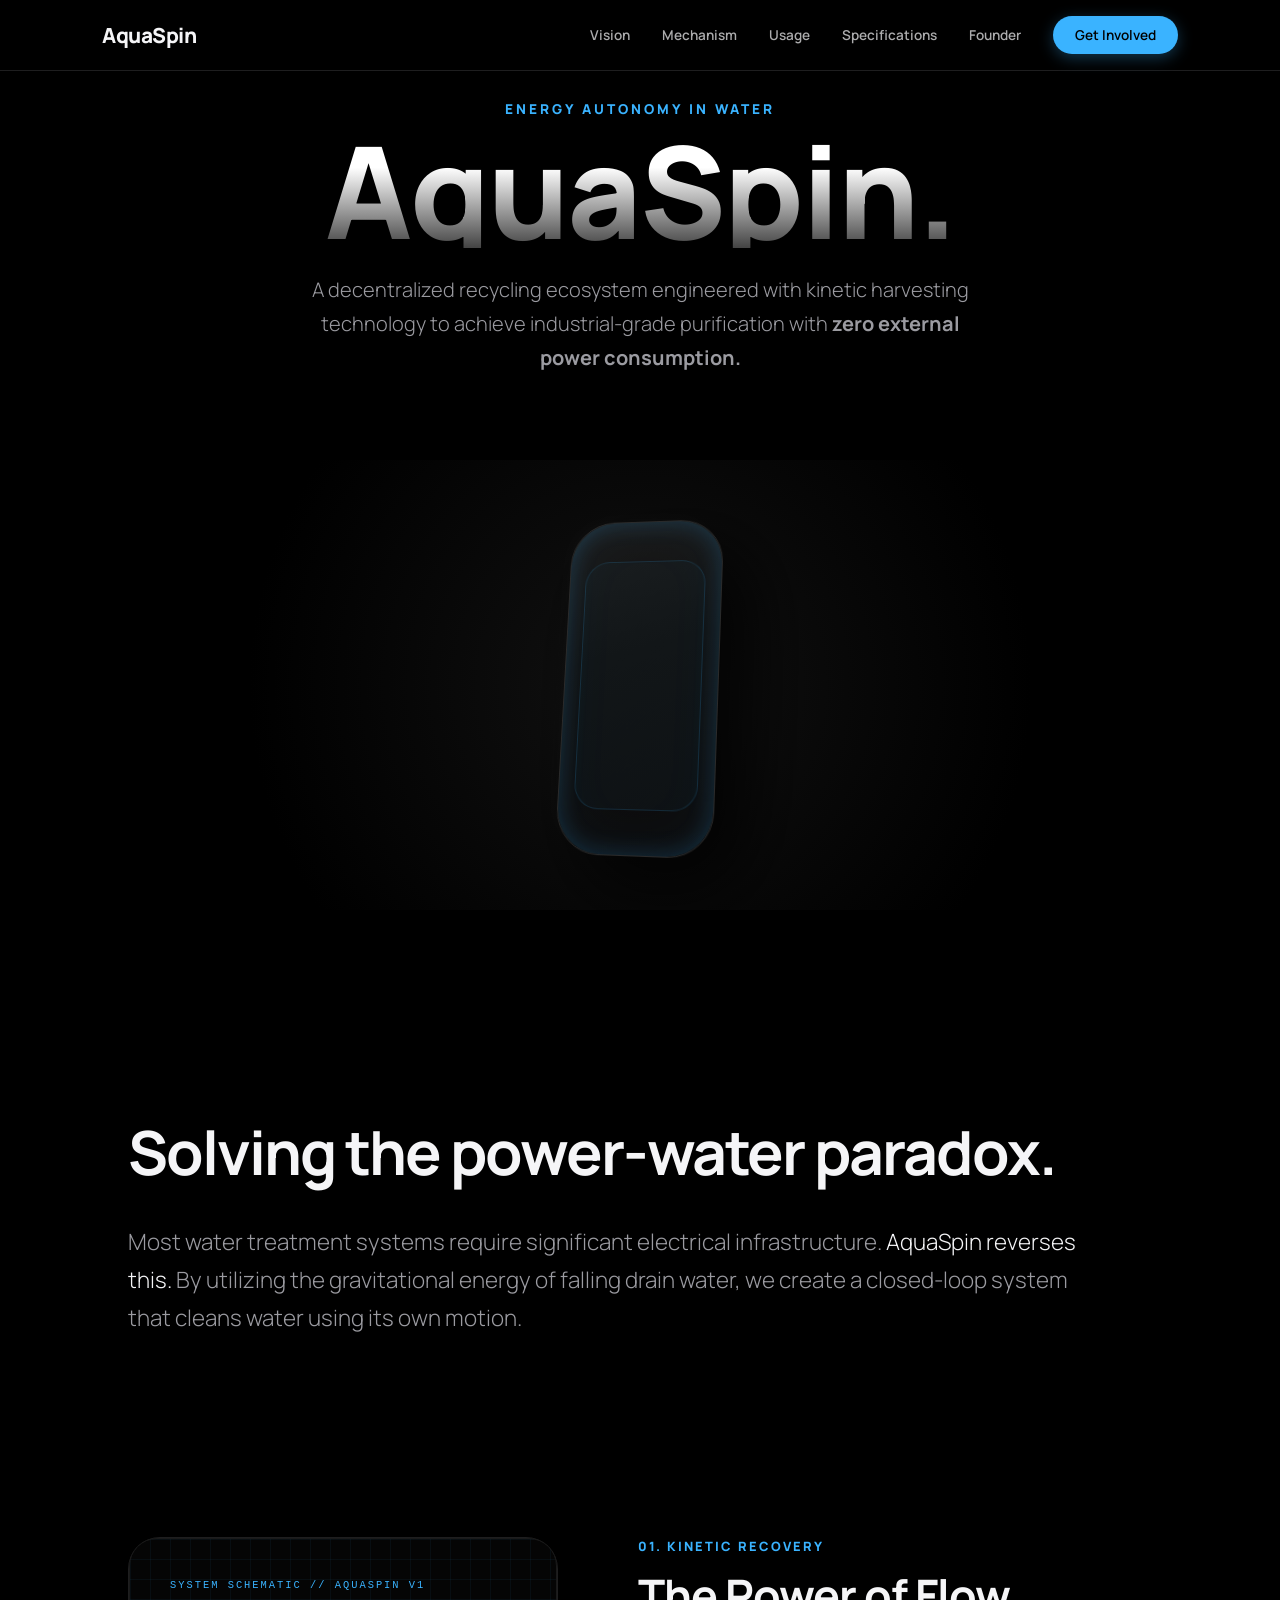
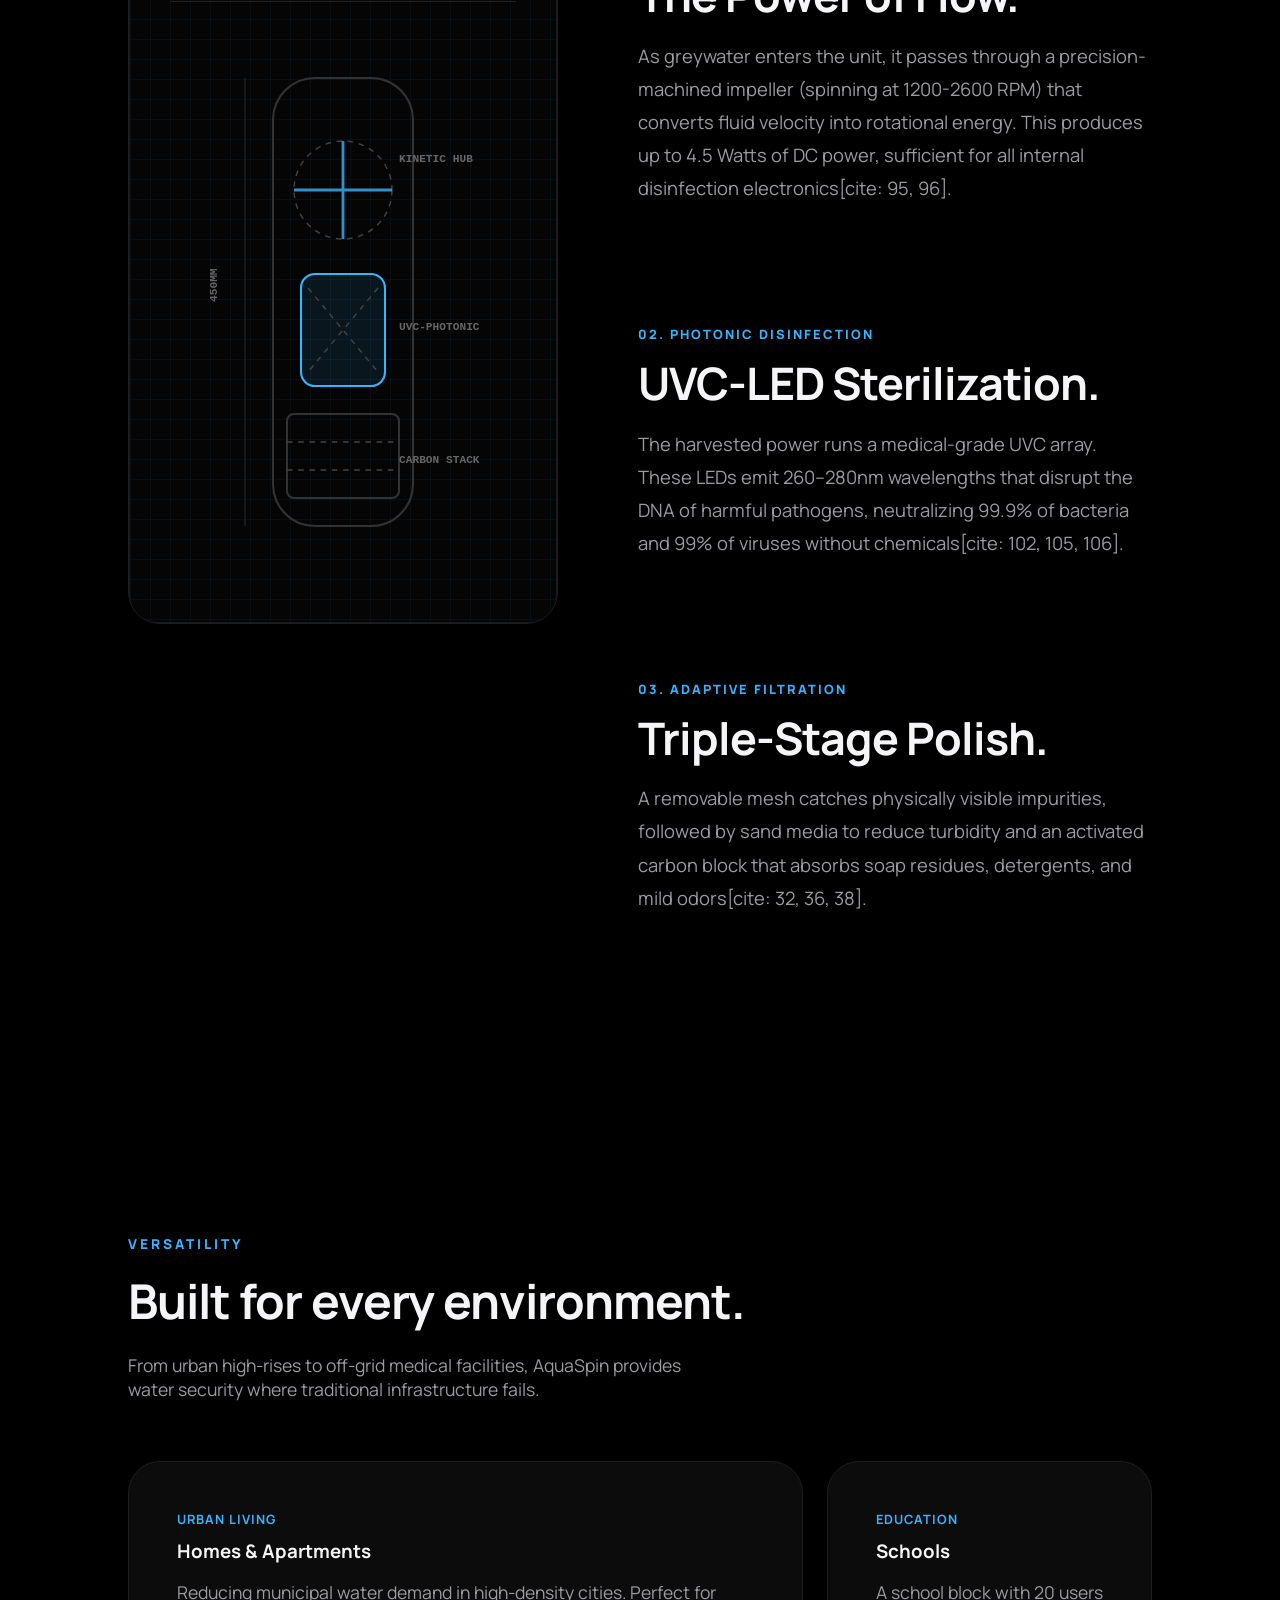
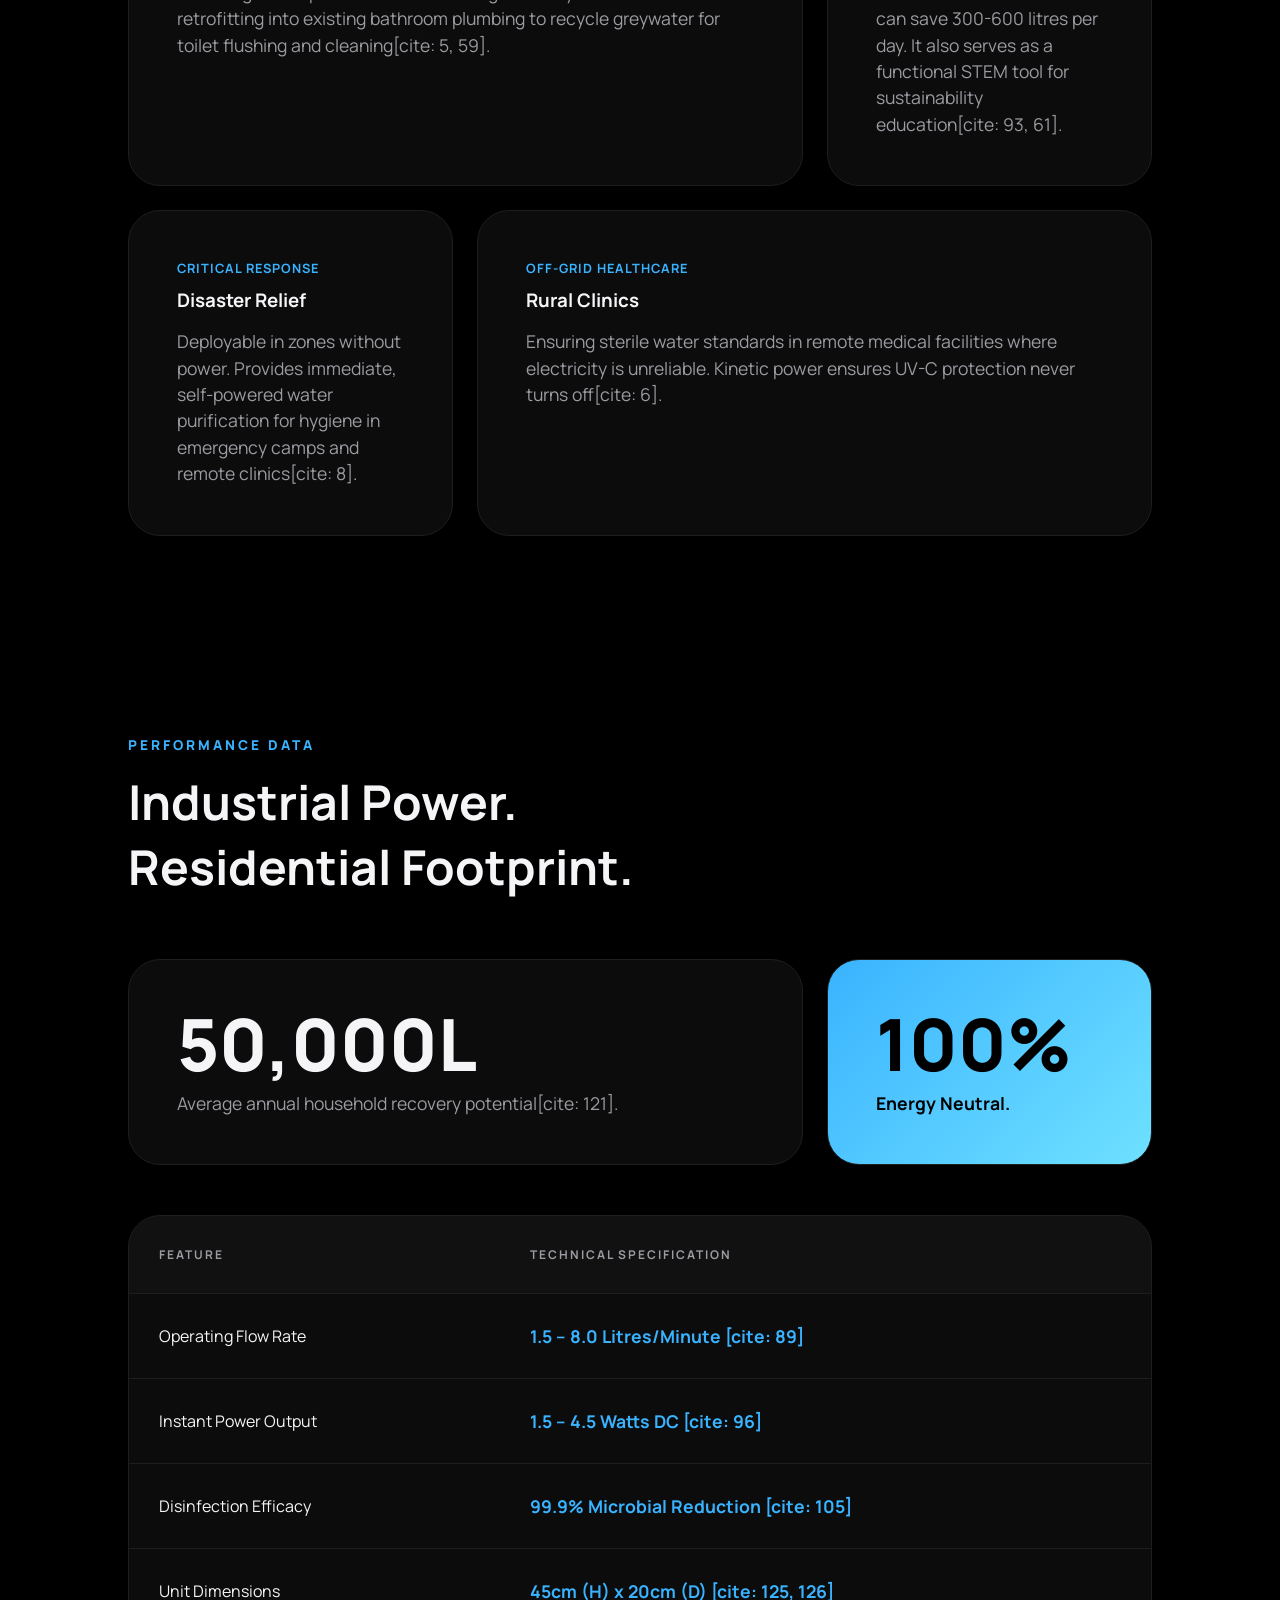
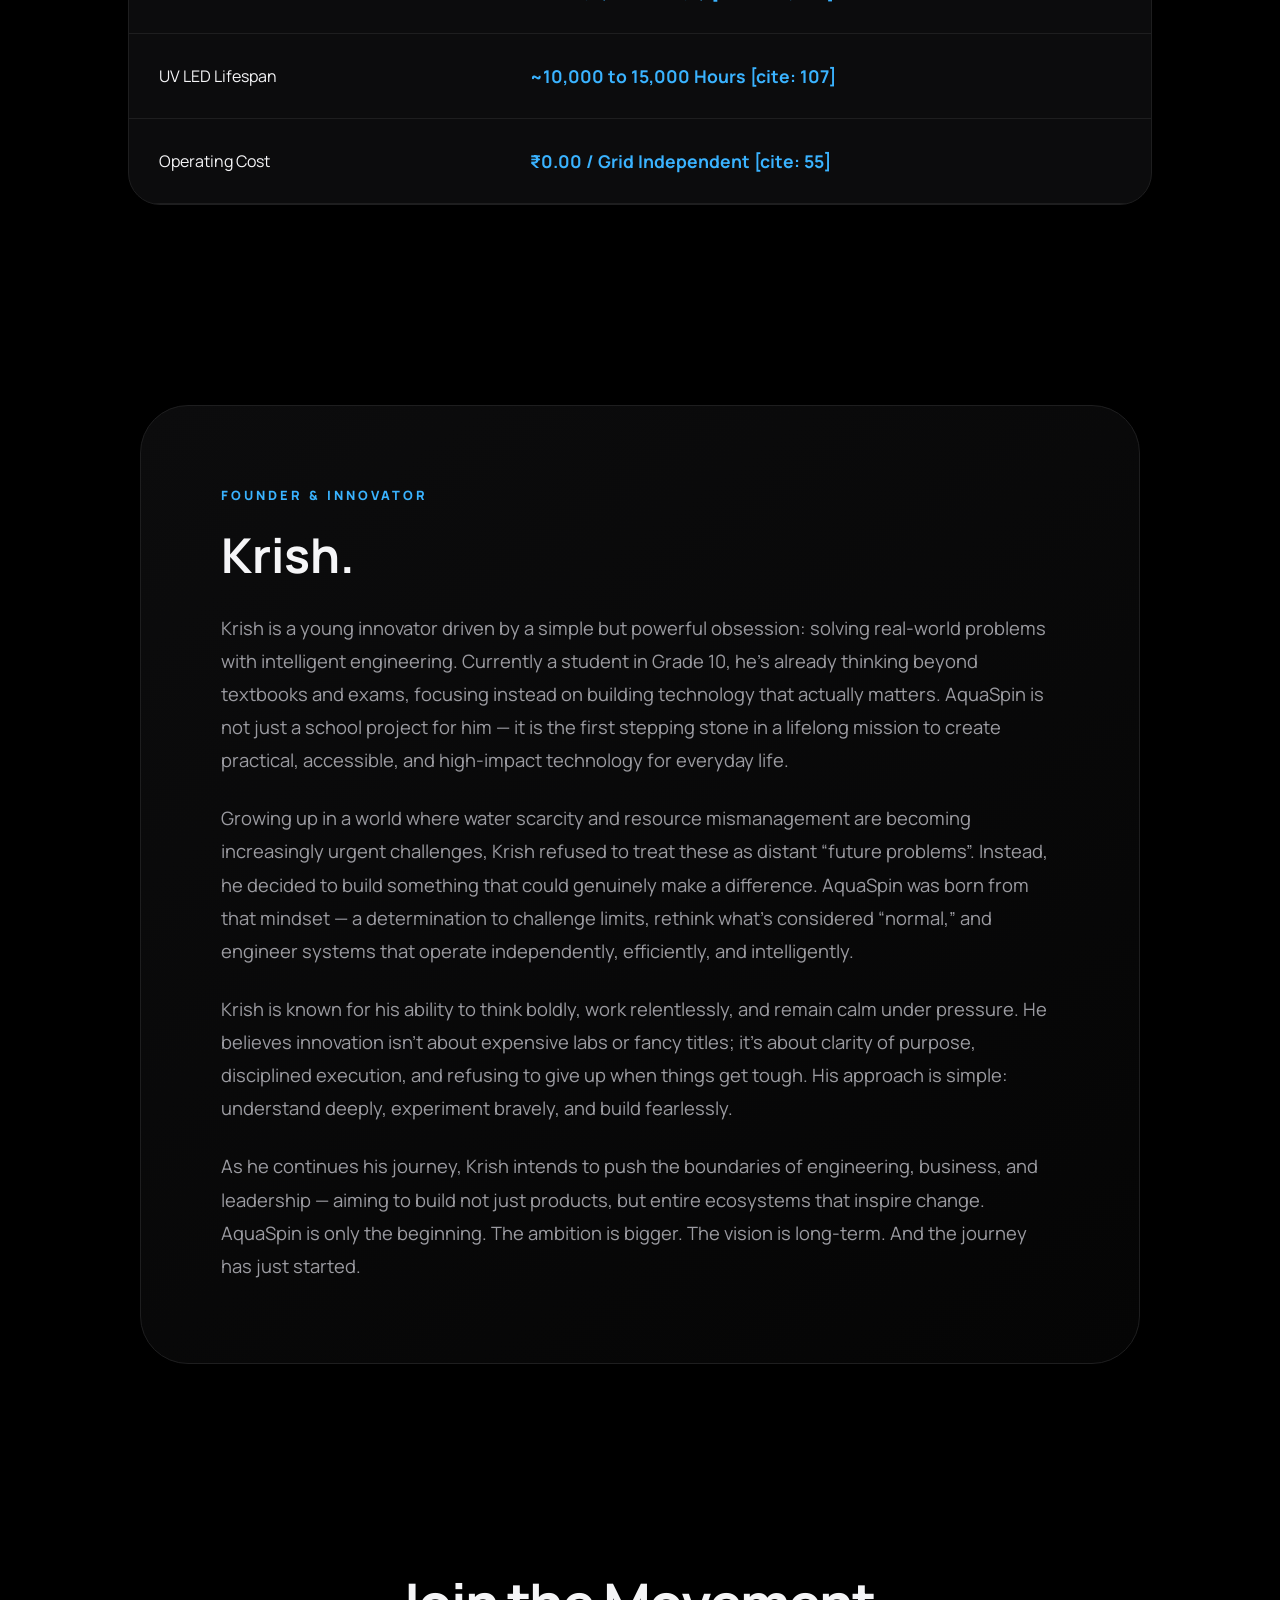
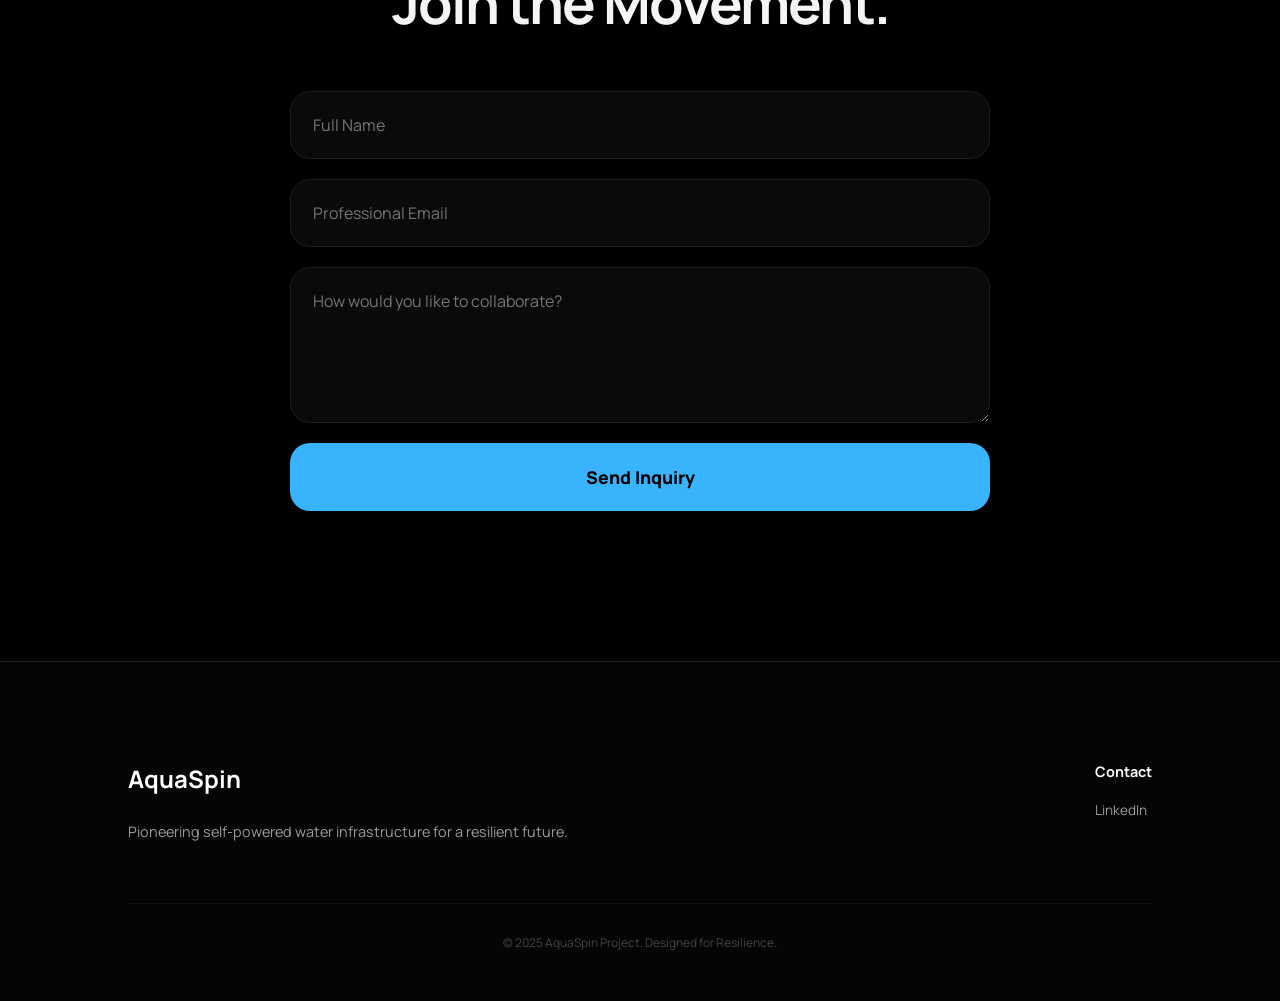
==== Aquaspin.html @ cb88a13c "Add files via upload" ====
<!DOCTYPE html>
<html lang="en">
<head>
    <meta charset="UTF-8" />
    <meta name="viewport" content="width=device-width, initial-scale=1.0" />
    
    <title>AquaSpin | Self-Powered Kinetic Water Recycling</title>
    <meta name="description" content="AquaSpin V1: A breakthrough in decentralized water treatment. Harvesting kinetic energy from greywater to power UVC-LED purification with zero external electricity.">
    <meta name="author" content="Krish">
    <link rel="icon" href="https://fav.farm/💧" />

    <link href="https://fonts.googleapis.com/css2?family=Manrope:wght@300;400;600;700;800&display=swap" rel="stylesheet">
    
    <style>
        :root {
            --bg: #000;
            --panel: #0c0c0d;
            --border: #1e1e1f;
            --white: #f5f5f7;
            --gray: #9b9ba1;
            --accent: #3ab3ff;
            --accent-glow: rgba(58, 179, 255, 0.4);
            --accent-gradient: linear-gradient(135deg, #3ab3ff, #6ee1ff);
        }

        * { margin:0; padding:0; box-sizing:border-box; font-family:'Manrope', sans-serif; scroll-behavior: smooth; }

        body {
            background: var(--bg);
            color: var(--white);
            overflow-x:hidden;
            -webkit-font-smoothing: antialiased;
        }

        /* --- NAVBAR --- */
        nav {
            position:fixed;
            top:0; left:0; width:100%;
            display:flex; justify-content:space-between; align-items:center;
            padding:16px 8%;
            z-index:9999;
            background:rgba(0,0,0,.85);
            backdrop-filter: blur(20px);
            border-bottom:1px solid var(--border);
        }
        .logo { font-weight:800; letter-spacing:-0.5px; font-size: 1.3rem; cursor: pointer; }
        .nav-links { display:flex; gap:32px; align-items: center; }
        .nav-links a { text-decoration:none; color:var(--white); opacity:.7; transition:.3s; font-size:.85rem; font-weight: 600; }
        .nav-links a:hover { color:var(--accent); opacity:1; }
        .menu-toggle { display: none; font-size: 1.5rem; cursor: pointer; }

        .cta-nav {
            background: var(--accent);
            padding: 10px 22px;
            border-radius: 30px;
            color: #000 !important;
            font-weight: 700;
            opacity: 1 !important;
            box-shadow: 0 4px 15px rgba(58, 179, 255, 0.3);
        }

        /* --- HERO --- */
        section { padding:100px 10%; position:relative; }

        .hero {
            min-height:100vh;
            display:flex;
            flex-direction:column;
            justify-content:center;
            align-items:center;
            text-align:center;
        }

        .intro-tag { color: var(--accent); font-size:.85rem; letter-spacing:3px; margin-bottom:15px; font-weight: 800; text-transform: uppercase; }
        .hero-title {
            font-size: clamp(3.5rem, 10vw, 8.5rem);
            font-weight:800;
            background: linear-gradient(180deg,#fff 30%,#444);
            -webkit-background-clip:text;
            -webkit-text-fill-color:transparent;
            line-height: 0.9;
            letter-spacing: -2px;
        }

        .hero-sub { font-size:1.25rem; color:var(--gray); max-width:700px; margin: 25px auto; line-height:1.7; font-weight: 300; }

        /* --- 3D MOCKUP AREA --- */
        .visual-box {
            width:100%;
            height:450px;
            margin-top:60px;
            display:flex; justify-content:center; align-items:center;
            perspective: 1200px;
            background: radial-gradient(circle at center, #111 0%, transparent 70%);
        }

        .device-3d {
            width: 160px; height: 340px;
            background: linear-gradient(165deg, #1b1b1b 0%, #111 40%, #0c0c0d 100%);
            border-radius: 45px;
            position: relative;
            transform: rotateY(-15deg) rotateX(10deg);
            box-shadow: 30px 30px 80px rgba(0,0,0,0.9), -5px -5px 20px rgba(255,255,255,0.02);
            border: 1px solid #2a2a2a;
            transition: 0.8s cubic-bezier(0.16, 1, 0.3, 1);
            overflow:hidden;
        }
        .device-3d::after { content:''; position:absolute; inset:0; border-radius: 45px; box-shadow: inset 0 0 25px rgba(58,179,255,0.2), inset 0 0 60px rgba(58,179,255,0.05); pointer-events:none; }
        .device-3d:hover { transform: rotateY(5deg) rotateX(0deg) scale(1.05); }
        
        .render-text {
            position: absolute; width: 100%; text-align: center; bottom: -40px;
            font-size: 0.7rem; text-transform: uppercase; letter-spacing: 2px; color: var(--accent);
            opacity: 0.6;
        }

        .inner-core { 
            position: absolute; top: 12%; left: 10%; width: 80%; height: 75%; 
            background: rgba(58, 179, 255, 0.03); border-radius: 25px; 
            border: 1px solid rgba(58, 179, 255, 0.15); overflow: hidden; 
        }
        .glow-line { 
            position: absolute; width: 100%; height: 4px; background: var(--accent); 
            top: -10%; box-shadow: 0 0 20px var(--accent); animation: flow 4s infinite ease-in-out; 
        }
        @keyframes flow { 0% { top: -10%; } 100% { top: 110%; } }

        /* --- BLUEPRINT STYLING --- */
        .blueprint-container {
            width: 100%;
            background: #050505;
            border: 1px solid #1a1a1a;
            padding: 40px;
            border-radius: 28px;
            position: relative;
            overflow: hidden;
            background-image: 
                linear-gradient(rgba(58, 179, 255, 0.05) 1px, transparent 1px),
                linear-gradient(90deg, rgba(58, 179, 255, 0.05) 1px, transparent 1px);
            background-size: 20px 20px;
        }
        .blueprint-header {
            font-family: monospace;
            color: var(--accent);
            font-size: 0.65rem;
            letter-spacing: 2px;
            margin-bottom: 20px;
            border-bottom: 1px solid #222;
            padding-bottom: 10px;
            text-transform: uppercase;
        }
        .blueprint-svg {
            width: 100%;
            max-width: 280px;
            height: auto;
            display: block;
            margin: 0 auto;
        }
        .wireframe { fill: none; stroke: #333; stroke-width: 1.5; }
        .wireframe-dashed { fill: none; stroke: #444; stroke-width: 1; stroke-dasharray: 4; }
        .wireframe-accent { fill: none; stroke: var(--accent); stroke-width: 2; opacity: 0.8; }
        .wireframe-glow { fill: rgba(58, 179, 255, 0.1); stroke: var(--accent); stroke-width: 1.5; animation: pulse-glow 2s infinite ease-in-out; }
        .blueprint-label { fill: #666; font-size: 8px; font-family: monospace; font-weight: bold; }
        .dimension-line { stroke: #222; stroke-width: 1; }
        
        @keyframes pulse-glow { 0%, 100% { opacity: 0.3; } 50% { opacity: 0.9; } }

        /* --- TECH SECTION --- */
        .tech-section { display:flex; gap:80px; align-items: flex-start; }
        .tech-visual {
            flex:1; background:#080808; border-radius:32px; border:1px solid var(--border);
            position:sticky; top:120px; display:flex; flex-direction: column; justify-content:center; align-items:center;
        }
        .tech-text { flex:1.2; }
        .tech-block { margin-bottom:120px; }
        .tech-block h4 { color: var(--accent); margin-bottom: 15px; font-size:.8rem; font-weight: 800; letter-spacing: 2px; }
        .tech-block h2 { font-size: 2.8rem; margin-bottom:20px; line-height: 1.1; letter-spacing: -1px; }
        .tech-block p { font-size: 1.15rem; color: var(--gray); line-height: 1.8; margin-bottom: 20px; }

        /* --- BENTO GRID / CARDS --- */
        .grid { display:grid; grid-template-columns:repeat(3,1fr); gap:24px; margin-top:50px; }
        .card { background:var(--panel); border:1px solid var(--border); border-radius:32px; padding:48px; transition:.4s ease; }
        .card:hover { border-color: #444; background: #111112; }
        .wide { grid-column:span 2; }
        .full { grid-column:span 3; }
        .stat { font-size:4.5rem; font-weight:800; line-height: 1; color: var(--white); margin-bottom: 10px; }
        .label { color:var(--gray); font-size:1.1rem; line-height: 1.5; }

        /* --- SPECS TABLE --- */
        .specs-container { background: var(--panel); border-radius: 32px; border: 1px solid var(--border); overflow: hidden; margin-top: 50px; }
        table { width: 100%; border-collapse: collapse; }
        th, td { padding: 30px; text-align: left; border-bottom: 1px solid var(--border); }
        th { color: var(--gray); font-size: 0.75rem; text-transform: uppercase; letter-spacing: 2px; background: rgba(255,255,255,0.02); }
        .highlight-row { color: var(--accent); font-weight: 700; font-size: 1.1rem; }

        /* --- FOUNDER SECTION --- */
        .founder-card {
            background: linear-gradient(145deg, #0c0c0d, #050505); 
            padding: 80px; 
            border-radius: 48px; 
            border: 1px solid var(--border);
            max-width: 1000px;
            margin: 0 auto;
        }
        
        /* --- FORM --- */
        .contact-form { max-width: 700px; margin: 50px auto; display: grid; gap: 20px; }
        input, textarea { width: 100%; padding: 22px; background: #0a0a0a; border: 1px solid var(--border); border-radius: 20px; color: white; outline: none; font-size: 1rem; transition: 0.3s; }
        input:focus, textarea:focus { border-color: var(--accent); background: #0e0e0f; }
        .submit-btn { background: var(--accent); color: #000; border: none; padding: 22px; border-radius: 20px; font-weight: 800; font-size: 1.1rem; cursor: pointer; transition: 0.4s; }
        .submit-btn:hover { transform: translateY(-3px); box-shadow: 0 10px 25px rgba(58, 179, 255, 0.4); }

        /* --- ANIMATIONS --- */
        .fade-in { opacity: 0; transform: translateY(40px); transition: 1s cubic-bezier(0.2, 1, 0.3, 1); }
        .visible { opacity: 1; transform: translateY(0); }

        @media(max-width:900px){
            .tech-section { flex-direction:column; }
            .tech-visual { position:relative; height:auto; top:0; margin-bottom: 50px; width: 100%; }
            .grid { grid-template-columns:1fr; }
            .wide, .full { grid-column:span 1; }
            .founder-card { padding: 40px; }
            .nav-links { display:none; position: absolute; top: 100%; left: 0; width: 100%; background: #000; flex-direction: column; padding: 50px 8%; border-bottom: 1px solid var(--border); z-index: 1000; }
            .nav-links.active { display: flex; transform: translateY(0); opacity: 1; }
            .menu-toggle { display: block; }
        }
    </style>
</head>
<body>

    <nav>
        <div class="logo" onclick="window.scrollTo(0,0)">AquaSpin</div>
        <div class="menu-toggle" id="menu-btn">☰</div>
        <div class="nav-links" id="nav-menu">
            <a href="#overview">Vision</a>
            <a href="#tech">Mechanism</a>
            <a href="#applications">Usage</a>
            <a href="#specs">Specifications</a>
            <a href="#founder">Founder</a>
            <a href="#contact" class="cta-nav">Get Involved</a>
        </div>
    </nav>

    <section class="hero" id="overview">
        <div class="fade-in">
            <p class="intro-tag">Energy Autonomy in Water</p>
            <h1 class="hero-title">AquaSpin.</h1>
            <p class="hero-sub">
                A decentralized recycling ecosystem engineered with kinetic harvesting technology to achieve industrial-grade purification with <strong>zero external power consumption.</strong>
            </p>
        </div>

        <div class="visual-box fade-in">
            <div class="device-3d">
                <div class="inner-core"><div class="glow-line"></div></div>
                <div class="render-text">Render in Progress</div>
            </div>
        </div>
    </section>

    <section class="fade-in">
        <h2 style="font-size: clamp(2rem, 5vw, 3.8rem); margin-bottom: 30px; letter-spacing: -2px;">Solving the power-water paradox.</h2>
        <p style="font-size: 1.4rem; color: var(--gray); max-width: 950px; line-height: 1.7; font-weight: 300;">
            Most water treatment systems require significant electrical infrastructure. <span style="color: var(--white);">AquaSpin reverses this.</span> By utilizing the gravitational energy of falling drain water, we create a closed-loop system that cleans water using its own motion.
        </p>
    </section>

    <section class="tech-section" id="tech">
        <div class="tech-visual fade-in">
            <div class="blueprint-container">
                <div class="blueprint-header">SYSTEM SCHEMATIC // AQUASPIN V1</div>
                <svg viewBox="0 0 200 400" class="blueprint-svg">
                    <rect x="50" y="40" width="100" height="320" rx="30" class="wireframe" />
                    <circle cx="100" cy="120" r="35" class="wireframe-dashed" />
                    <path d="M100 85 L100 155 M65 120 L135 120" class="wireframe-accent" />
                    <text x="140" y="100" class="blueprint-label">KINETIC HUB</text>
                    <rect x="70" y="180" width="60" height="80" rx="10" class="wireframe-glow" />
                    <path d="M75 190 L125 250 M125 190 L75 250" class="wireframe-dashed" />
                    <text x="140" y="220" class="blueprint-label">UVC-PHOTONIC</text>
                    <rect x="60" y="280" width="80" height="60" rx="5" class="wireframe" />
                    <line x1="60" y1="300" x2="140" y2="300" class="wireframe-dashed" />
                    <line x1="60" y1="320" x2="140" y2="320" class="wireframe-dashed" />
                    <text x="140" y="315" class="blueprint-label">CARBON STACK</text>
                    <line x1="30" y1="40" x2="30" y2="360" class="dimension-line" />
                    <text x="10" y="200" transform="rotate(-90 10 200)" class="blueprint-label">450MM</text>
                </svg>
            </div>
        </div>

        <div class="tech-text">
            <div class="tech-block fade-in">
                <h4>01. KINETIC RECOVERY</h4>
                <h2>The Power of Flow.</h2>
                <p>As greywater enters the unit, it passes through a precision-machined impeller (spinning at 1200-2600 RPM) that converts fluid velocity into rotational energy. This produces up to 4.5 Watts of DC power, sufficient for all internal disinfection electronics[cite: 95, 96].</p>
                
            </div>
            <div class="tech-block fade-in">
                <h4>02. PHOTONIC DISINFECTION</h4>
                <h2>UVC-LED Sterilization.</h2>
                <p>The harvested power runs a medical-grade UVC array. These LEDs emit 260–280nm wavelengths that disrupt the DNA of harmful pathogens, neutralizing 99.9% of bacteria and 99% of viruses without chemicals[cite: 102, 105, 106].</p>
                
            </div>
            <div class="tech-block fade-in">
                <h4>03. ADAPTIVE FILTRATION</h4>
                <h2>Triple-Stage Polish.</h2>
                <p>A removable mesh catches physically visible impurities, followed by sand media to reduce turbidity and an activated carbon block that absorbs soap residues, detergents, and mild odors[cite: 32, 36, 38].</p>
                
            </div>
        </div>
    </section>

    <section id="applications" class="fade-in">
        <div style="margin-bottom: 60px;">
            <p class="intro-tag">Versatility</p>
            <h2 style="font-size: 3rem; letter-spacing: -1px;">Built for every environment.</h2>
            <p style="color: var(--gray); margin-top: 20px; font-size: 1.1rem; max-width: 600px;">
                From urban high-rises to off-grid medical facilities, AquaSpin provides water security where traditional infrastructure fails.
            </p>
        </div>

        <div class="grid">
            <div class="card wide">
                <h4 style="color: var(--accent); margin-bottom: 10px; font-size: 0.8rem; letter-spacing: 1px;">URBAN LIVING</h4>
                <h3>Homes & Apartments</h3>
                <p class="label" style="margin-top: 15px;">Reducing municipal water demand in high-density cities. Perfect for retrofitting into existing bathroom plumbing to recycle greywater for toilet flushing and cleaning[cite: 5, 59].</p>
            </div>
            <div class="card">
                <h4 style="color: var(--accent); margin-bottom: 10px; font-size: 0.8rem; letter-spacing: 1px;">EDUCATION</h4>
                <h3>Schools</h3>
                <p class="label" style="margin-top: 15px;">A school block with 20 users can save 300-600 litres per day. It also serves as a functional STEM tool for sustainability education[cite: 93, 61].</p>
            </div>
            <div class="card">
                <h4 style="color: var(--accent); margin-bottom: 10px; font-size: 0.8rem; letter-spacing: 1px;">CRITICAL RESPONSE</h4>
                <h3>Disaster Relief</h3>
                <p class="label" style="margin-top: 15px;">Deployable in zones without power. Provides immediate, self-powered water purification for hygiene in emergency camps and remote clinics[cite: 8].</p>
            </div>
            <div class="card wide">
                <h4 style="color: var(--accent); margin-bottom: 10px; font-size: 0.8rem; letter-spacing: 1px;">OFF-GRID HEALTHCARE</h4>
                <h3>Rural Clinics</h3>
                <p class="label" style="margin-top: 15px;">Ensuring sterile water standards in remote medical facilities where electricity is unreliable. Kinetic power ensures UV-C protection never turns off[cite: 6].</p>
            </div>
        </div>
    </section>

    <section id="specs">
        <div class="fade-in" style="margin-bottom: 60px;">
            <p class="intro-tag">Performance Data</p>
            <h2 style="font-size: 3rem;">Industrial Power. <br>Residential Footprint.</h2>
        </div>
        <div class="grid fade-in">
            <div class="card wide"><div class="stat">50,000L</div><p class="label">Average annual household recovery potential[cite: 121].</p></div>
            <div class="card" style="background: var(--accent-gradient);"><div class="stat" style="color: #000;">100%</div><p class="label" style="color: #000; font-weight: 700;">Energy Neutral.</p></div>
        </div>
        <div class="specs-container fade-in">
            <table>
                <thead><tr><th>Feature</th><th>Technical Specification</th></tr></thead>
                <tbody>
                    <tr><td>Operating Flow Rate</td><td class="highlight-row">1.5 – 8.0 Litres/Minute [cite: 89]</td></tr>
                    <tr><td>Instant Power Output</td><td class="highlight-row">1.5 – 4.5 Watts DC [cite: 96]</td></tr>
                    <tr><td>Disinfection Efficacy</td><td class="highlight-row">99.9% Microbial Reduction [cite: 105]</td></tr>
                    <tr><td>Unit Dimensions</td><td class="highlight-row">45cm (H) x 20cm (D) [cite: 125, 126]</td></tr>
                    <tr><td>UV LED Lifespan</td><td class="highlight-row">~10,000 to 15,000 Hours [cite: 107]</td></tr>
                    <tr><td>Operating Cost</td><td class="highlight-row">₹0.00 / Grid Independent [cite: 55]</td></tr>
                </tbody>
            </table>
        </div>
    </section>

    <section id="founder">
        <div class="founder-card fade-in">
            <div>
                <h4 style="color: var(--accent); letter-spacing: 3px; margin-bottom: 25px; font-size: 0.8rem; font-weight: 800; text-transform: uppercase;">Founder & Innovator</h4>
                <h2 style="margin-bottom: 30px; font-size: 3rem; line-height: 1.1;">Krish.</h2>
                
                <p style="color: var(--gray); font-size: 1.15rem; line-height: 1.8; margin-bottom: 25px;">
                    Krish is a young innovator driven by a simple but powerful obsession: solving real-world problems with intelligent engineering. Currently a student in Grade 10, he’s already thinking beyond textbooks and exams, focusing instead on building technology that actually matters. AquaSpin is not just a school project for him — it is the first stepping stone in a lifelong mission to create practical, accessible, and high-impact technology for everyday life.
                </p>
                <p style="color: var(--gray); font-size: 1.15rem; line-height: 1.8; margin-bottom: 25px;">
                    Growing up in a world where water scarcity and resource mismanagement are becoming increasingly urgent challenges, Krish refused to treat these as distant “future problems”. Instead, he decided to build something that could genuinely make a difference. AquaSpin was born from that mindset — a determination to challenge limits, rethink what’s considered “normal,” and engineer systems that operate independently, efficiently, and intelligently.
                </p>
                <p style="color: var(--gray); font-size: 1.15rem; line-height: 1.8; margin-bottom: 25px;">
                    Krish is known for his ability to think boldly, work relentlessly, and remain calm under pressure. He believes innovation isn’t about expensive labs or fancy titles; it’s about clarity of purpose, disciplined execution, and refusing to give up when things get tough. His approach is simple: understand deeply, experiment bravely, and build fearlessly.
                </p>
                <p style="color: var(--gray); font-size: 1.15rem; line-height: 1.8;">
                    As he continues his journey, Krish intends to push the boundaries of engineering, business, and leadership — aiming to build not just products, but entire ecosystems that inspire change. AquaSpin is only the beginning. The ambition is bigger. The vision is long-term. And the journey has just started.
                </p>
            </div>
        </div>
    </section>

    <section id="contact" style="text-align: center;">
        <div class="fade-in"><h2 style="font-size: 3.5rem; letter-spacing: -2px;">Join the Movement.</h2></div>
        <form class="contact-form fade-in" action="https://formspree.io/f/mnqeogov" method="POST">
            <input type="text" name="name" placeholder="Full Name" required>
            <input type="email" name="email" placeholder="Professional Email" required>
            <textarea name="message" rows="5" placeholder="How would you like to collaborate?" required></textarea>
            <button type="submit" class="submit-btn">Send Inquiry</button>
        </form>
    </section>

    <footer style="padding: 100px 10% 50px; background: #050505; border-top: 1px solid var(--border);">
        <div style="display: flex; justify-content: space-between; flex-wrap: wrap; gap: 50px; color: var(--gray); margin-bottom: 60px;">
            <div style="flex: 1; min-width: 250px;">
                <h3 style="color: #fff; margin-bottom: 25px; font-size: 1.5rem;">AquaSpin</h3>
                <p style="font-size: 0.9rem; line-height: 1.6;">Pioneering self-powered water infrastructure for a resilient future.</p>
            </div>
            <div>
                <h4 style="color: #fff; margin-bottom: 20px; font-size: 0.9rem;">Contact</h4>
                <p style="font-size: 0.85rem; cursor: pointer;">LinkedIn</p>
            </div>
        </div>
        <div style="border-top: 1px solid #111; padding-top: 30px; font-size: 0.75rem; text-align: center; color: #444;">© 2025 AquaSpin Project. Designed for Resilience.</div>
    </footer>

    <script>
        const menuBtn = document.getElementById('menu-btn');
        const navMenu = document.getElementById('nav-menu');
        
        menuBtn.onclick = () => {
            navMenu.classList.toggle('active');
            menuBtn.innerHTML = navMenu.classList.contains('active') ? '✕' : '☰';
        };

        // Close menu when a link is clicked (mobile)
        document.querySelectorAll('.nav-links a').forEach(link => {
            link.onclick = () => {
                navMenu.classList.remove('active');
                menuBtn.innerHTML = '☰';
            };
        });

        const observer = new IntersectionObserver((entries) => {
            entries.forEach(entry => { if (entry.isIntersecting) entry.target.classList.add('visible'); });
        }, { threshold: 0.1 });
        document.querySelectorAll('.fade-in').forEach(el => observer.observe(el));
    </script>
</body>
</html>
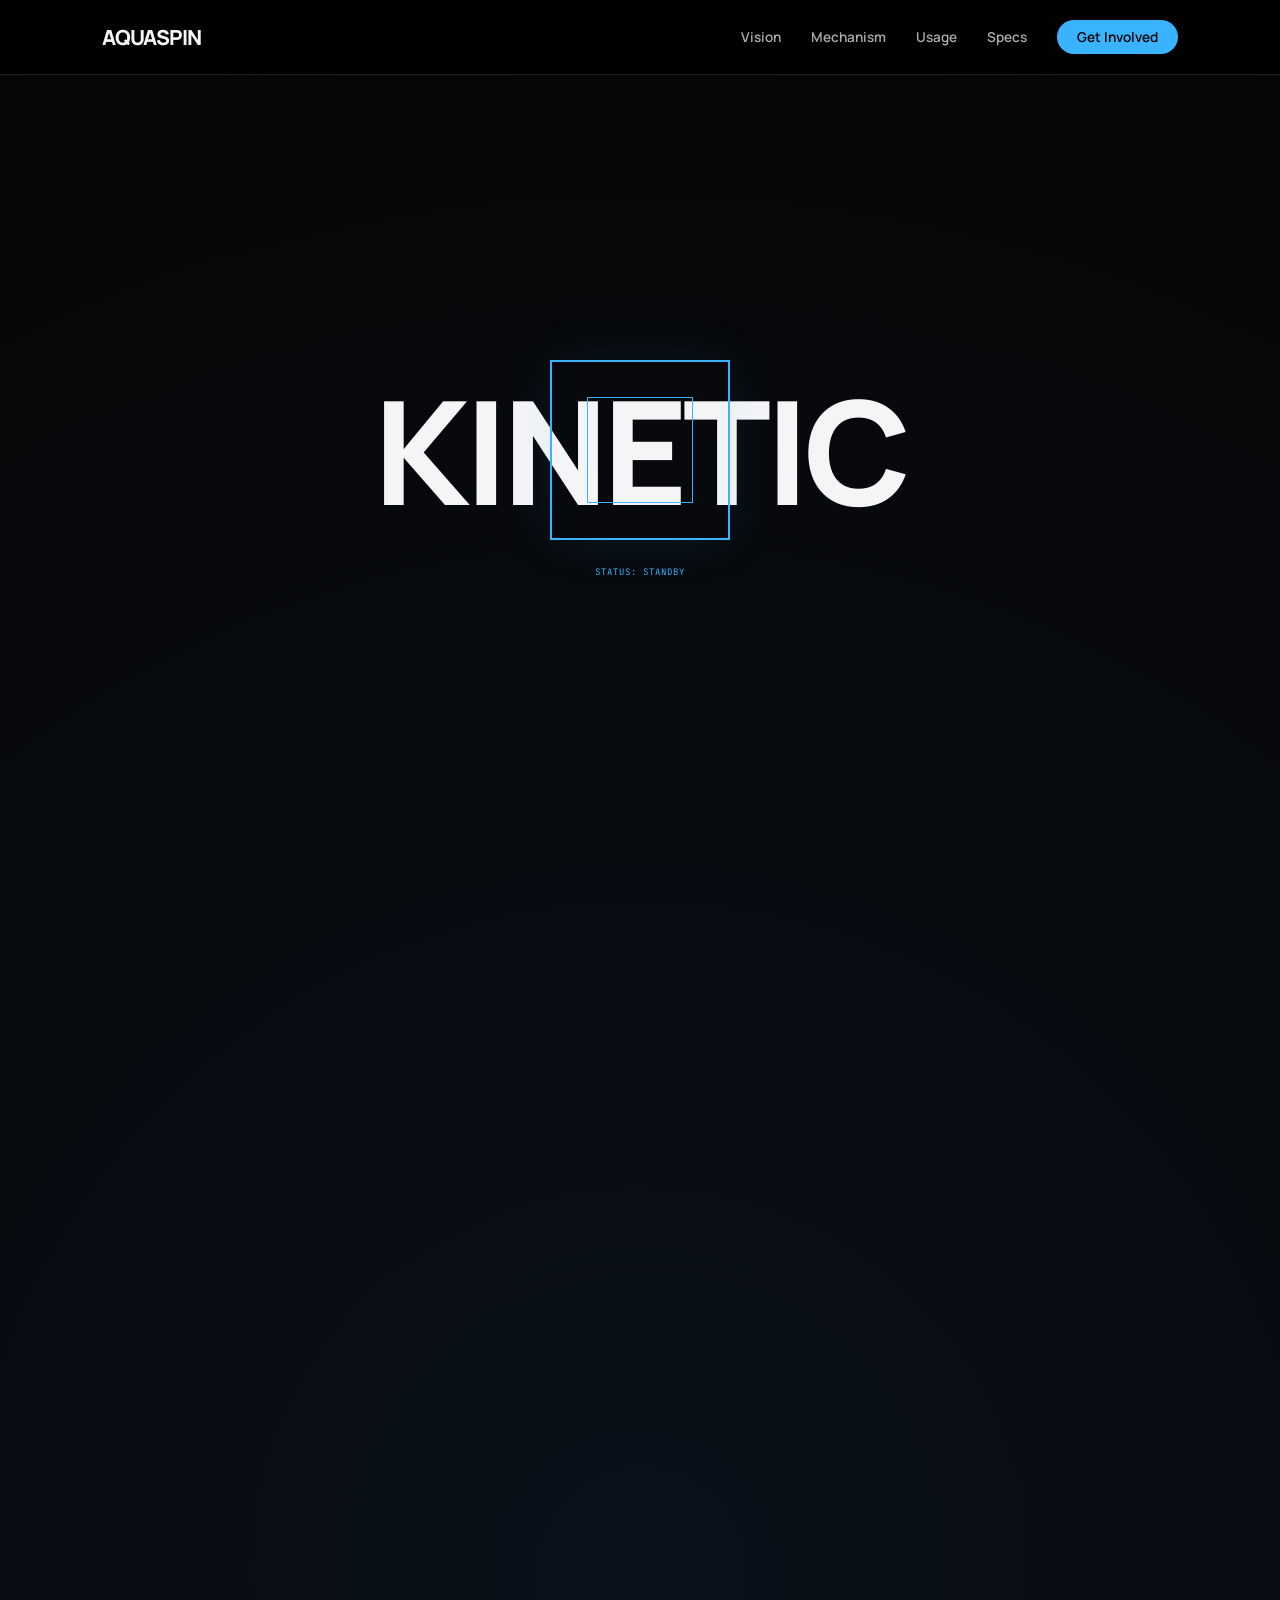
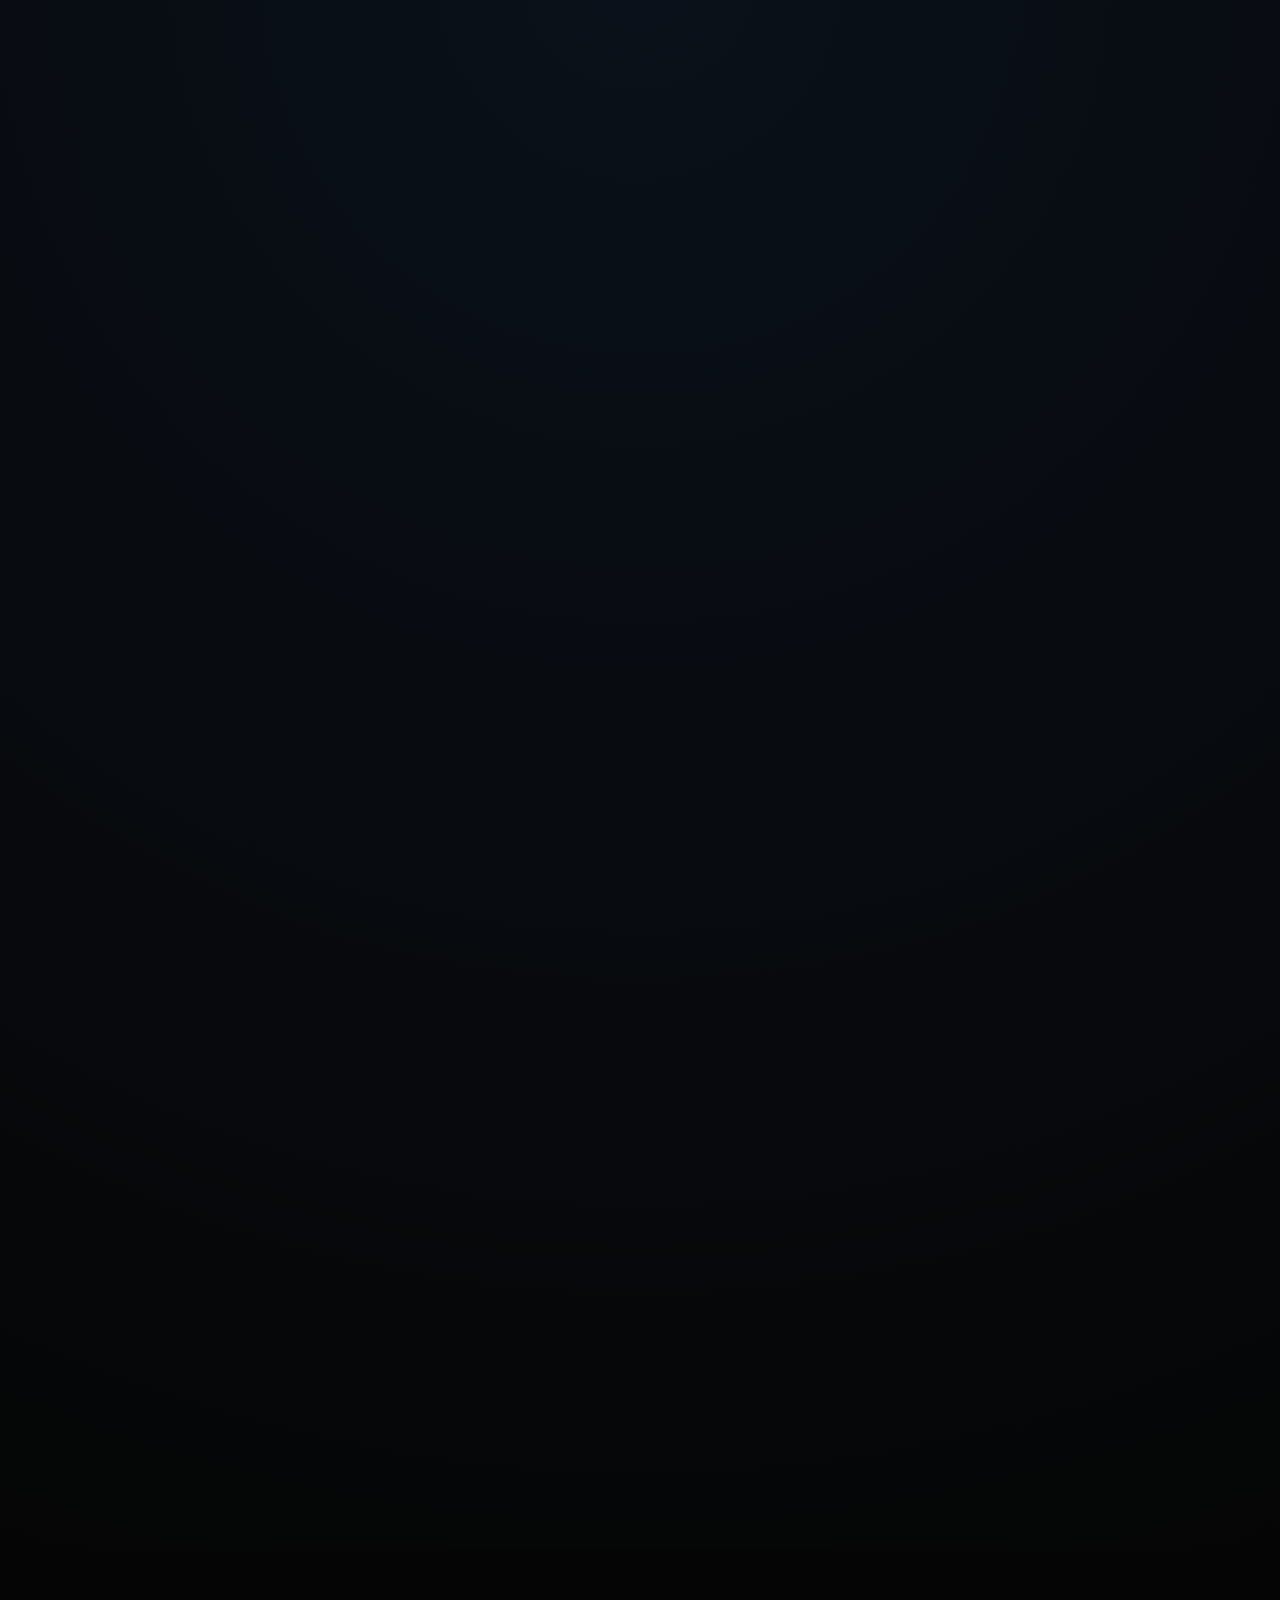
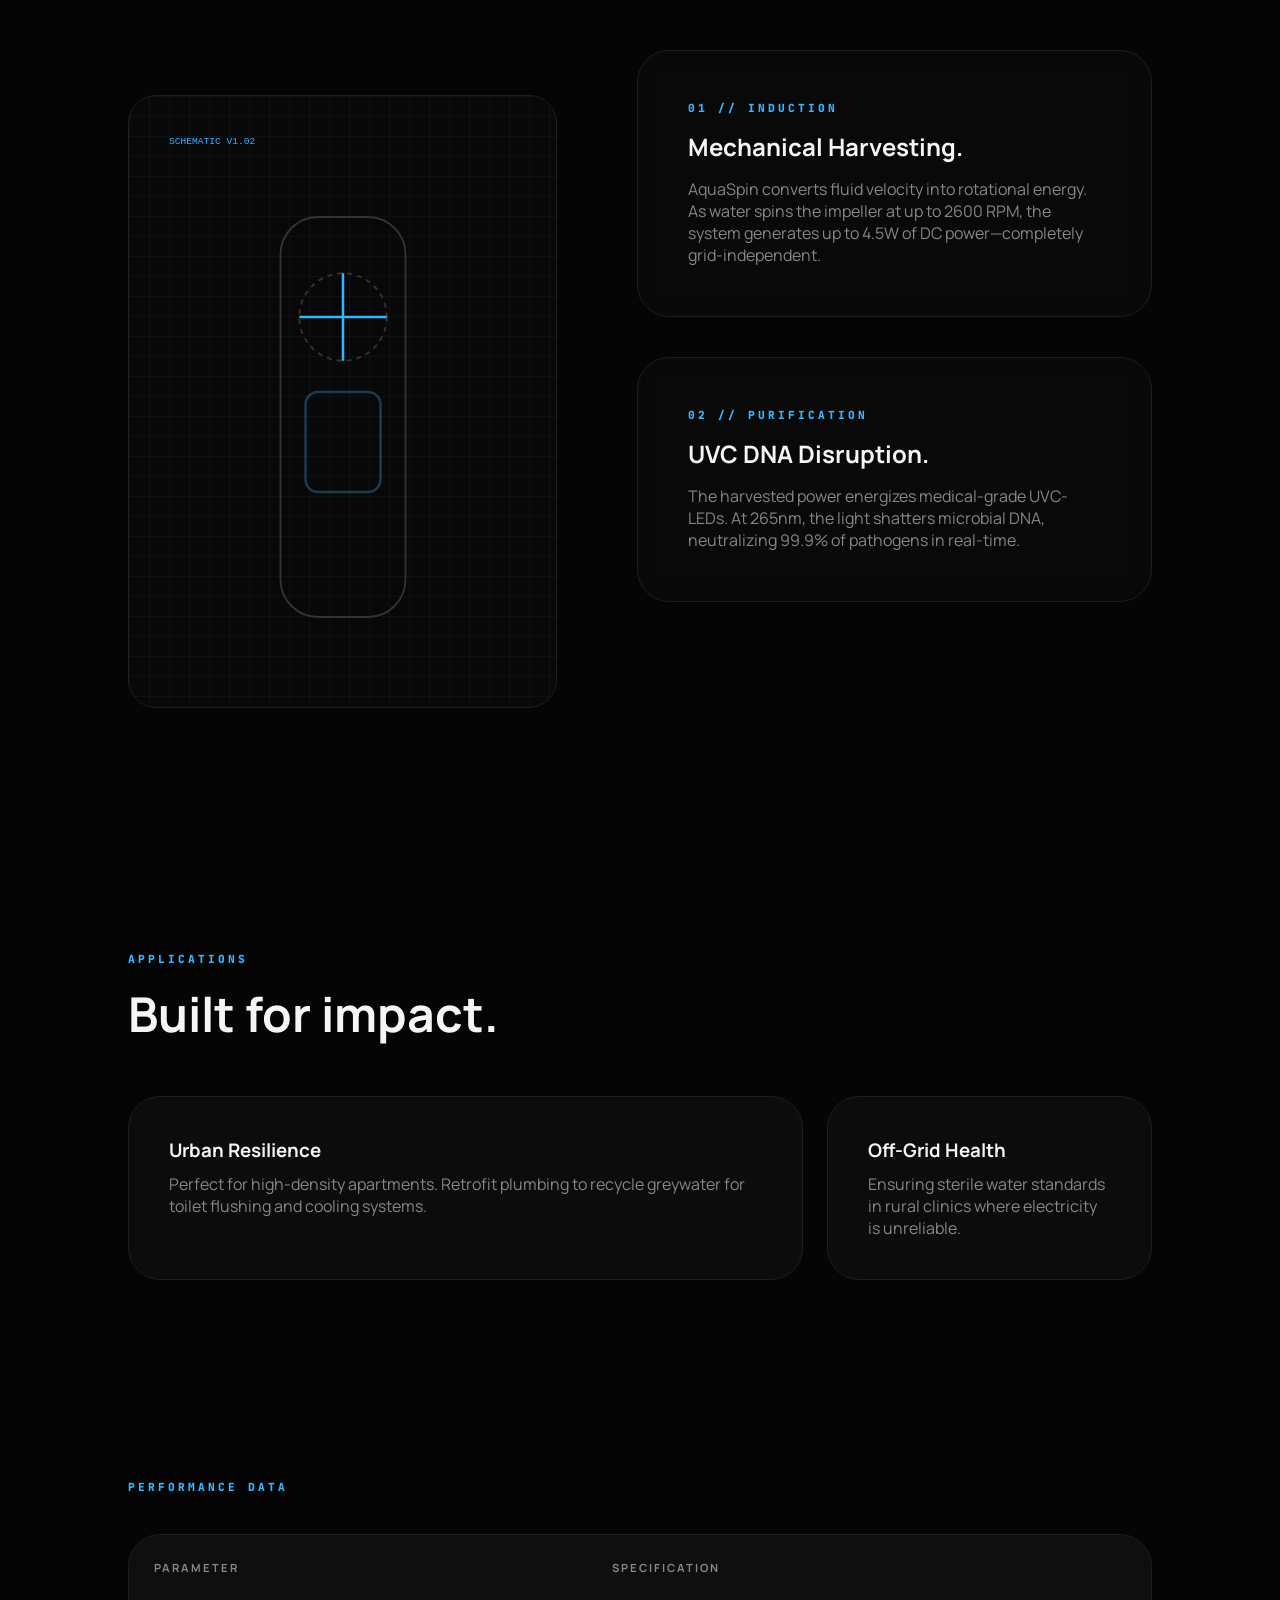
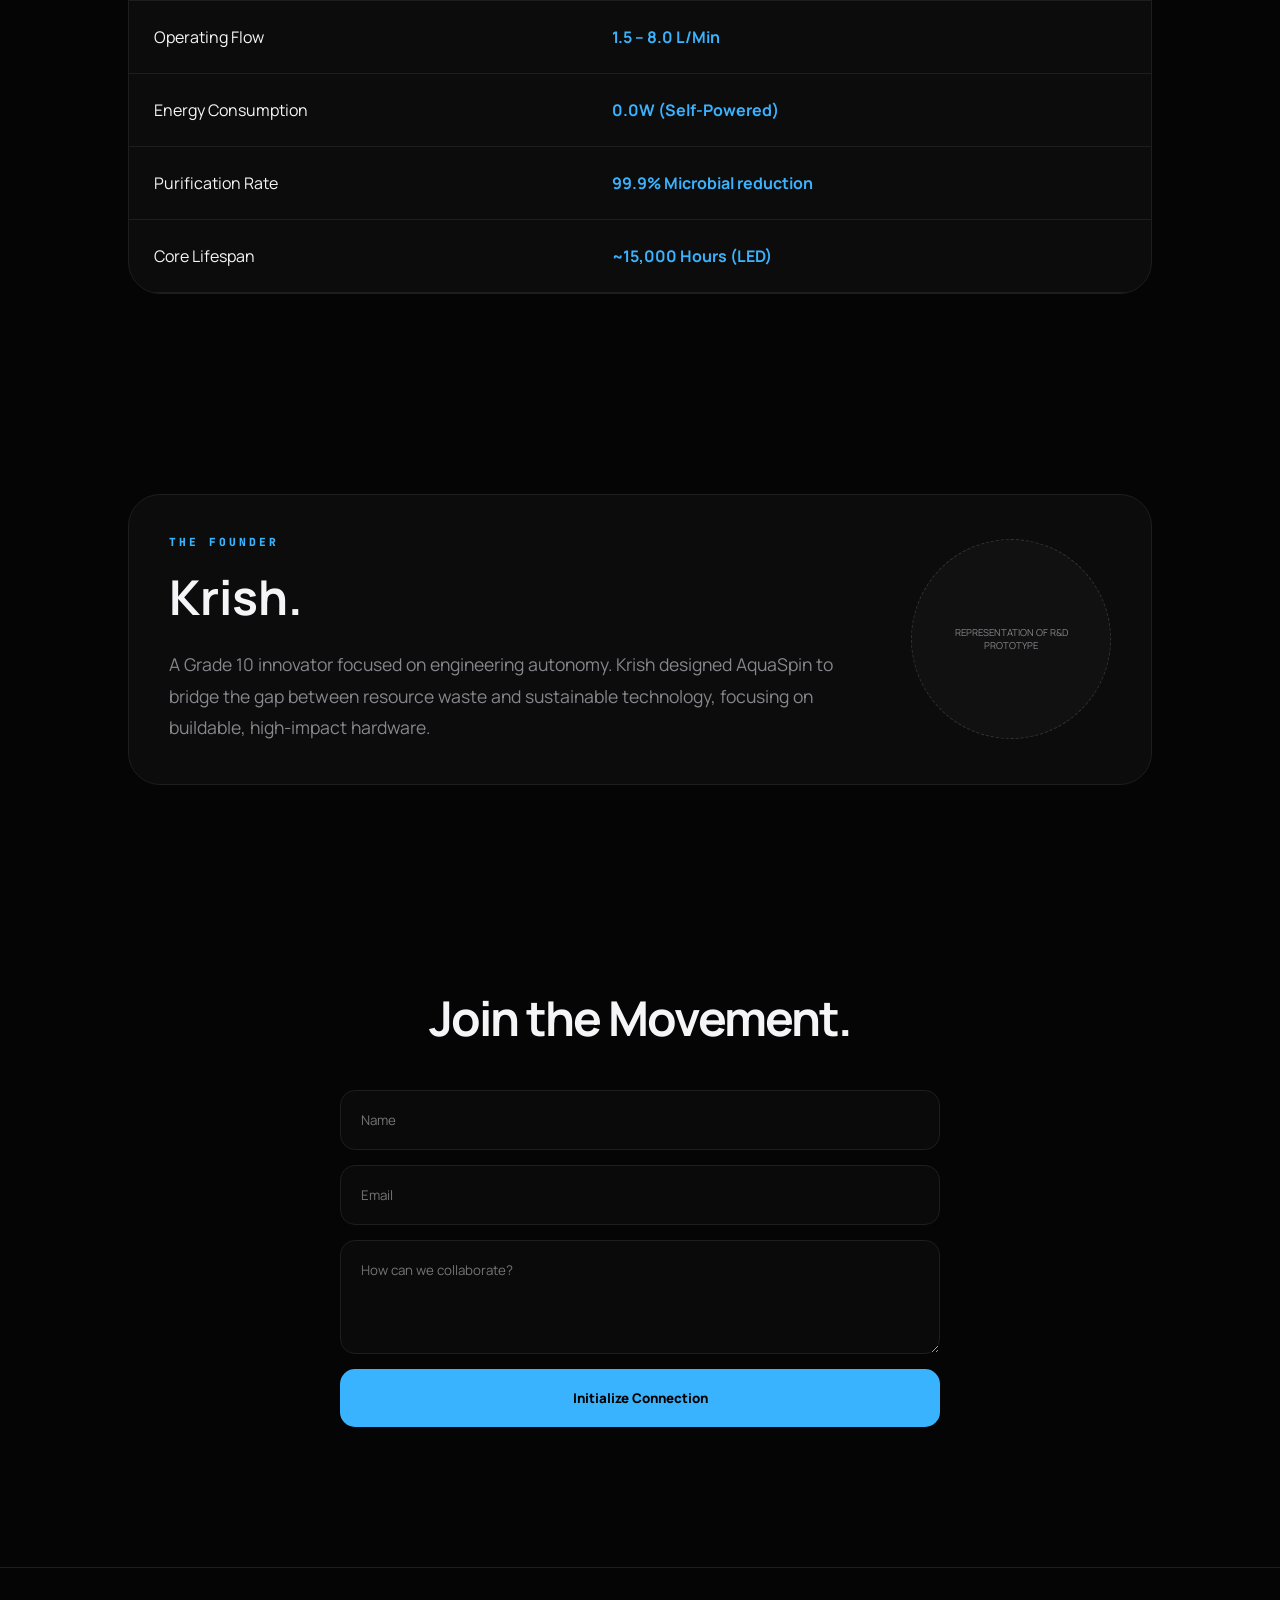
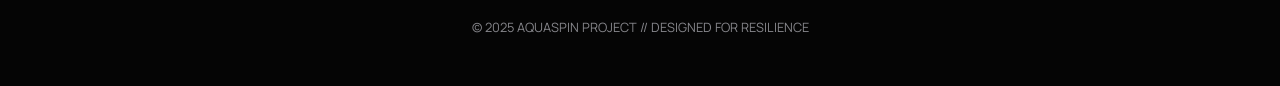
==== commit dbf4904c: "Add files via upload" ====
--- a/Aquaspin.html
+++ b/Aquaspin.html
@@ -4,435 +4,292 @@
     <meta charset="UTF-8" />
     <meta name="viewport" content="width=device-width, initial-scale=1.0" />
     
-    <title>AquaSpin | Self-Powered Kinetic Water Recycling</title>
-    <meta name="description" content="AquaSpin V1: A breakthrough in decentralized water treatment. Harvesting kinetic energy from greywater to power UVC-LED purification with zero external electricity.">
-    <meta name="author" content="Krish">
-    <link rel="icon" href="https://fav.farm/💧" />
-
-    <link href="https://fonts.googleapis.com/css2?family=Manrope:wght@300;400;600;700;800&display=swap" rel="stylesheet">
+    <title>AquaSpin | Kinetic Morphing & Engineering</title>
+    <meta name="description" content="AquaSpin: Harvesting kinetic energy from greywater to power UVC-LED purification with zero external electricity.">
+    
+    <link href="https://fonts.googleapis.com/css2?family=Manrope:wght@300;400;600;700;800&family=JetBrains+Mono&display=swap" rel="stylesheet">
     
     <style>
         :root {
-            --bg: #000;
+            --bg: #050505;
             --panel: #0c0c0d;
             --border: #1e1e1f;
             --white: #f5f5f7;
-            --gray: #9b9ba1;
+            --gray: #86868b;
             --accent: #3ab3ff;
             --accent-glow: rgba(58, 179, 255, 0.4);
             --accent-gradient: linear-gradient(135deg, #3ab3ff, #6ee1ff);
         }
 
         * { margin:0; padding:0; box-sizing:border-box; font-family:'Manrope', sans-serif; scroll-behavior: smooth; }
-
-        body {
-            background: var(--bg);
-            color: var(--white);
-            overflow-x:hidden;
-            -webkit-font-smoothing: antialiased;
-        }
-
-        /* --- NAVBAR --- */
+        body { background: var(--bg); color: var(--white); overflow-x: hidden; -webkit-font-smoothing: antialiased; }
+
+        /* --- THE FAIL-SAFE LOADER --- */
+        #loader {
+            position: fixed; inset: 0; background: #000; z-index: 99999;
+            display: flex; flex-direction: column; justify-content: center; align-items: center;
+            transition: opacity 0.6s cubic-bezier(0.4, 0, 0.2, 1);
+        }
+        .loader-bar { width: 150px; height: 2px; background: rgba(58, 179, 255, 0.2); position: relative; overflow: hidden; }
+        .loader-bar::after { content: ''; position: absolute; width: 40%; height: 100%; background: var(--accent); animation: loading 1.5s infinite; }
+        @keyframes loading { 0% { left: -40%; } 100% { left: 100%; } }
+
+        /* --- DYNAMIC NAVIGATION --- */
         nav {
-            position:fixed;
-            top:0; left:0; width:100%;
-            display:flex; justify-content:space-between; align-items:center;
-            padding:16px 8%;
-            z-index:9999;
-            background:rgba(0,0,0,.85);
-            backdrop-filter: blur(20px);
-            border-bottom:1px solid var(--border);
-        }
-        .logo { font-weight:800; letter-spacing:-0.5px; font-size: 1.3rem; cursor: pointer; }
-        .nav-links { display:flex; gap:32px; align-items: center; }
-        .nav-links a { text-decoration:none; color:var(--white); opacity:.7; transition:.3s; font-size:.85rem; font-weight: 600; }
-        .nav-links a:hover { color:var(--accent); opacity:1; }
-        .menu-toggle { display: none; font-size: 1.5rem; cursor: pointer; }
-
-        .cta-nav {
-            background: var(--accent);
-            padding: 10px 22px;
-            border-radius: 30px;
-            color: #000 !important;
-            font-weight: 700;
-            opacity: 1 !important;
-            box-shadow: 0 4px 15px rgba(58, 179, 255, 0.3);
-        }
-
-        /* --- HERO --- */
-        section { padding:100px 10%; position:relative; }
-
-        .hero {
-            min-height:100vh;
-            display:flex;
-            flex-direction:column;
-            justify-content:center;
-            align-items:center;
-            text-align:center;
-        }
-
-        .intro-tag { color: var(--accent); font-size:.85rem; letter-spacing:3px; margin-bottom:15px; font-weight: 800; text-transform: uppercase; }
-        .hero-title {
-            font-size: clamp(3.5rem, 10vw, 8.5rem);
-            font-weight:800;
-            background: linear-gradient(180deg,#fff 30%,#444);
-            -webkit-background-clip:text;
-            -webkit-text-fill-color:transparent;
-            line-height: 0.9;
-            letter-spacing: -2px;
-        }
-
-        .hero-sub { font-size:1.25rem; color:var(--gray); max-width:700px; margin: 25px auto; line-height:1.7; font-weight: 300; }
-
-        /* --- 3D MOCKUP AREA --- */
-        .visual-box {
-            width:100%;
-            height:450px;
-            margin-top:60px;
-            display:flex; justify-content:center; align-items:center;
-            perspective: 1200px;
-            background: radial-gradient(circle at center, #111 0%, transparent 70%);
-        }
-
-        .device-3d {
-            width: 160px; height: 340px;
-            background: linear-gradient(165deg, #1b1b1b 0%, #111 40%, #0c0c0d 100%);
-            border-radius: 45px;
-            position: relative;
-            transform: rotateY(-15deg) rotateX(10deg);
-            box-shadow: 30px 30px 80px rgba(0,0,0,0.9), -5px -5px 20px rgba(255,255,255,0.02);
-            border: 1px solid #2a2a2a;
-            transition: 0.8s cubic-bezier(0.16, 1, 0.3, 1);
-            overflow:hidden;
-        }
-        .device-3d::after { content:''; position:absolute; inset:0; border-radius: 45px; box-shadow: inset 0 0 25px rgba(58,179,255,0.2), inset 0 0 60px rgba(58,179,255,0.05); pointer-events:none; }
-        .device-3d:hover { transform: rotateY(5deg) rotateX(0deg) scale(1.05); }
-        
-        .render-text {
-            position: absolute; width: 100%; text-align: center; bottom: -40px;
-            font-size: 0.7rem; text-transform: uppercase; letter-spacing: 2px; color: var(--accent);
-            opacity: 0.6;
-        }
-
-        .inner-core { 
-            position: absolute; top: 12%; left: 10%; width: 80%; height: 75%; 
-            background: rgba(58, 179, 255, 0.03); border-radius: 25px; 
-            border: 1px solid rgba(58, 179, 255, 0.15); overflow: hidden; 
-        }
-        .glow-line { 
-            position: absolute; width: 100%; height: 4px; background: var(--accent); 
-            top: -10%; box-shadow: 0 0 20px var(--accent); animation: flow 4s infinite ease-in-out; 
-        }
-        @keyframes flow { 0% { top: -10%; } 100% { top: 110%; } }
-
-        /* --- BLUEPRINT STYLING --- */
+            position: fixed; top: 0; left: 0; width: 100%;
+            display: flex; justify-content: space-between; align-items: center;
+            padding: 20px 8%; z-index: 9999;
+            background: rgba(0,0,0,0.7); backdrop-filter: blur(20px);
+            border-bottom: 1px solid var(--border);
+            transition: 0.4s;
+        }
+        .logo { font-weight: 800; font-size: 1.3rem; letter-spacing: -1px; cursor: pointer; color: var(--white); }
+        .nav-links { display: flex; gap: 30px; align-items: center; }
+        .nav-links a { text-decoration: none; color: var(--white); opacity: 0.7; transition: 0.3s; font-size: 0.85rem; font-weight: 600; }
+        .nav-links a:hover { opacity: 1; color: var(--accent); }
+        .cta-nav { background: var(--accent); padding: 8px 20px; border-radius: 30px; color: #000 !important; font-weight: 700; opacity: 1 !important; }
+        .menu-toggle { display: none; font-size: 1.5rem; cursor: pointer; color: var(--white); }
+
+        /* --- MORPHING HERO --- */
+        .scroll-container { height: 350vh; position: relative; background: radial-gradient(circle at center, #0a111a 0%, #050505 100%); }
+        .sticky-frame {
+            position: sticky; top: 0; height: 100vh;
+            display: flex; flex-direction: column; justify-content: center; align-items: center;
+            overflow: hidden;
+        }
+        .hero-text {
+            position: absolute; font-size: clamp(3.5rem, 12vw, 9rem); font-weight: 800;
+            letter-spacing: -5px; line-height: 0.8; text-align: center;
+            transition: transform 0.1s linear, opacity 0.1s linear;
+        }
+        .morph-core {
+            width: 180px; height: 180px; border: 2px solid var(--accent);
+            position: relative; display: flex; justify-content: center; align-items: center;
+            transition: all 0.1s linear; box-shadow: 0 0 50px rgba(58, 179, 255, 0.1);
+        }
+        .core-inner { width: 60%; height: 60%; border: 1px solid var(--accent); animation: spin 10s linear infinite; }
+        @keyframes spin { 100% { transform: rotate(360deg); } }
+        #status { position: absolute; font-family: 'JetBrains Mono'; font-size: 9px; bottom: -40px; white-space: nowrap; letter-spacing: 1px; color: var(--accent); }
+
+        /* --- CONTENT SECTIONS --- */
+        section { padding: 100px 10%; position: relative; }
+        .info-panel {
+            max-width: 550px; padding: 50px; background: rgba(255,255,255,0.02);
+            border: 1px solid var(--border); backdrop-filter: blur(15px);
+            border-radius: 32px; opacity: 0; transform: translateY(40px);
+            transition: all 0.8s ease; margin-bottom: 150px;
+        }
+        .info-panel.active { opacity: 1; transform: translateY(0); }
+        .tag { font-family: 'JetBrains Mono'; color: var(--accent); font-size: 0.7rem; letter-spacing: 3px; font-weight: 800; text-transform: uppercase; margin-bottom: 15px; display: block; }
+
+        /* --- BLUEPRINT SECTION --- */
+        .tech-grid { display: grid; grid-template-columns: 1fr 1.2fr; gap: 80px; align-items: center; }
         .blueprint-container {
-            width: 100%;
-            background: #050505;
-            border: 1px solid #1a1a1a;
-            padding: 40px;
-            border-radius: 28px;
-            position: relative;
-            overflow: hidden;
-            background-image: 
-                linear-gradient(rgba(58, 179, 255, 0.05) 1px, transparent 1px),
-                linear-gradient(90deg, rgba(58, 179, 255, 0.05) 1px, transparent 1px);
+            background: #080808; border: 1px solid var(--border); padding: 40px; border-radius: 28px;
+            background-image: linear-gradient(rgba(58, 179, 255, 0.05) 1px, transparent 1px), linear-gradient(90deg, rgba(58, 179, 255, 0.05) 1px, transparent 1px);
             background-size: 20px 20px;
         }
-        .blueprint-header {
-            font-family: monospace;
-            color: var(--accent);
-            font-size: 0.65rem;
-            letter-spacing: 2px;
-            margin-bottom: 20px;
-            border-bottom: 1px solid #222;
-            padding-bottom: 10px;
-            text-transform: uppercase;
-        }
-        .blueprint-svg {
-            width: 100%;
-            max-width: 280px;
-            height: auto;
-            display: block;
-            margin: 0 auto;
-        }
+        .blueprint-svg { width: 100%; max-width: 250px; display: block; margin: 0 auto; }
         .wireframe { fill: none; stroke: #333; stroke-width: 1.5; }
-        .wireframe-dashed { fill: none; stroke: #444; stroke-width: 1; stroke-dasharray: 4; }
-        .wireframe-accent { fill: none; stroke: var(--accent); stroke-width: 2; opacity: 0.8; }
-        .wireframe-glow { fill: rgba(58, 179, 255, 0.1); stroke: var(--accent); stroke-width: 1.5; animation: pulse-glow 2s infinite ease-in-out; }
-        .blueprint-label { fill: #666; font-size: 8px; font-family: monospace; font-weight: bold; }
-        .dimension-line { stroke: #222; stroke-width: 1; }
-        
-        @keyframes pulse-glow { 0%, 100% { opacity: 0.3; } 50% { opacity: 0.9; } }
-
-        /* --- TECH SECTION --- */
-        .tech-section { display:flex; gap:80px; align-items: flex-start; }
-        .tech-visual {
-            flex:1; background:#080808; border-radius:32px; border:1px solid var(--border);
-            position:sticky; top:120px; display:flex; flex-direction: column; justify-content:center; align-items:center;
-        }
-        .tech-text { flex:1.2; }
-        .tech-block { margin-bottom:120px; }
-        .tech-block h4 { color: var(--accent); margin-bottom: 15px; font-size:.8rem; font-weight: 800; letter-spacing: 2px; }
-        .tech-block h2 { font-size: 2.8rem; margin-bottom:20px; line-height: 1.1; letter-spacing: -1px; }
-        .tech-block p { font-size: 1.15rem; color: var(--gray); line-height: 1.8; margin-bottom: 20px; }
-
-        /* --- BENTO GRID / CARDS --- */
-        .grid { display:grid; grid-template-columns:repeat(3,1fr); gap:24px; margin-top:50px; }
-        .card { background:var(--panel); border:1px solid var(--border); border-radius:32px; padding:48px; transition:.4s ease; }
-        .card:hover { border-color: #444; background: #111112; }
-        .wide { grid-column:span 2; }
-        .full { grid-column:span 3; }
-        .stat { font-size:4.5rem; font-weight:800; line-height: 1; color: var(--white); margin-bottom: 10px; }
-        .label { color:var(--gray); font-size:1.1rem; line-height: 1.5; }
+        .wireframe-accent { fill: none; stroke: var(--accent); stroke-width: 2; }
+
+        /* --- BENTO GRID --- */
+        .grid { display: grid; grid-template-columns: repeat(3, 1fr); gap: 24px; }
+        .card { background: var(--panel); border: 1px solid var(--border); border-radius: 32px; padding: 40px; transition: 0.4s; }
+        .card:hover { border-color: #444; }
+        .wide { grid-column: span 2; }
+        .stat { font-size: 4rem; font-weight: 800; color: var(--white); }
 
         /* --- SPECS TABLE --- */
-        .specs-container { background: var(--panel); border-radius: 32px; border: 1px solid var(--border); overflow: hidden; margin-top: 50px; }
+        .specs-container { background: var(--panel); border-radius: 32px; border: 1px solid var(--border); overflow: hidden; margin-top: 40px; }
         table { width: 100%; border-collapse: collapse; }
-        th, td { padding: 30px; text-align: left; border-bottom: 1px solid var(--border); }
-        th { color: var(--gray); font-size: 0.75rem; text-transform: uppercase; letter-spacing: 2px; background: rgba(255,255,255,0.02); }
-        .highlight-row { color: var(--accent); font-weight: 700; font-size: 1.1rem; }
-
-        /* --- FOUNDER SECTION --- */
-        .founder-card {
-            background: linear-gradient(145deg, #0c0c0d, #050505); 
-            padding: 80px; 
-            border-radius: 48px; 
-            border: 1px solid var(--border);
-            max-width: 1000px;
-            margin: 0 auto;
-        }
-        
-        /* --- FORM --- */
-        .contact-form { max-width: 700px; margin: 50px auto; display: grid; gap: 20px; }
-        input, textarea { width: 100%; padding: 22px; background: #0a0a0a; border: 1px solid var(--border); border-radius: 20px; color: white; outline: none; font-size: 1rem; transition: 0.3s; }
-        input:focus, textarea:focus { border-color: var(--accent); background: #0e0e0f; }
-        .submit-btn { background: var(--accent); color: #000; border: none; padding: 22px; border-radius: 20px; font-weight: 800; font-size: 1.1rem; cursor: pointer; transition: 0.4s; }
-        .submit-btn:hover { transform: translateY(-3px); box-shadow: 0 10px 25px rgba(58, 179, 255, 0.4); }
-
-        /* --- ANIMATIONS --- */
-        .fade-in { opacity: 0; transform: translateY(40px); transition: 1s cubic-bezier(0.2, 1, 0.3, 1); }
-        .visible { opacity: 1; transform: translateY(0); }
-
-        @media(max-width:900px){
-            .tech-section { flex-direction:column; }
-            .tech-visual { position:relative; height:auto; top:0; margin-bottom: 50px; width: 100%; }
-            .grid { grid-template-columns:1fr; }
-            .wide, .full { grid-column:span 1; }
-            .founder-card { padding: 40px; }
-            .nav-links { display:none; position: absolute; top: 100%; left: 0; width: 100%; background: #000; flex-direction: column; padding: 50px 8%; border-bottom: 1px solid var(--border); z-index: 1000; }
-            .nav-links.active { display: flex; transform: translateY(0); opacity: 1; }
+        th, td { padding: 25px; text-align: left; border-bottom: 1px solid var(--border); }
+        th { color: var(--gray); font-size: 0.7rem; text-transform: uppercase; letter-spacing: 2px; background: rgba(255,255,255,0.01); }
+        .highlight-row { color: var(--accent); font-weight: 700; }
+
+        /* --- CONTACT FORM --- */
+        .contact-form { max-width: 600px; margin: 40px auto; display: grid; gap: 15px; }
+        input, textarea { width: 100%; padding: 20px; background: #0a0a0a; border: 1px solid var(--border); border-radius: 15px; color: white; outline: none; }
+        .submit-btn { background: var(--accent); color: #000; border: none; padding: 20px; border-radius: 15px; font-weight: 800; cursor: pointer; transition: 0.3s; }
+        .submit-btn:hover { transform: translateY(-3px); box-shadow: 0 10px 20px var(--accent-glow); }
+
+        @media (max-width: 900px) {
+            .nav-links { display: none; position: absolute; top: 100%; left: 0; width: 100%; background: #000; flex-direction: column; padding: 40px; border-bottom: 1px solid var(--border); }
+            .nav-links.active { display: flex; }
             .menu-toggle { display: block; }
+            .grid, .tech-grid { grid-template-columns: 1fr; }
+            .wide { grid-column: span 1; }
         }
     </style>
 </head>
 <body>
 
+    <div id="loader">
+        <div class="loader-bar"></div>
+        <p style="margin-top:20px; font-family:'JetBrains Mono'; color:var(--accent); font-size:10px;">AQUASPIN_CORE_INIT</p>
+    </div>
+
     <nav>
-        <div class="logo" onclick="window.scrollTo(0,0)">AquaSpin</div>
+        <div class="logo" onclick="window.scrollTo(0,0)">AQUASPIN</div>
         <div class="menu-toggle" id="menu-btn">☰</div>
         <div class="nav-links" id="nav-menu">
             <a href="#overview">Vision</a>
             <a href="#tech">Mechanism</a>
-            <a href="#applications">Usage</a>
-            <a href="#specs">Specifications</a>
-            <a href="#founder">Founder</a>
+            <a href="#usage">Usage</a>
+            <a href="#specs">Specs</a>
             <a href="#contact" class="cta-nav">Get Involved</a>
         </div>
     </nav>
 
-    <section class="hero" id="overview">
-        <div class="fade-in">
-            <p class="intro-tag">Energy Autonomy in Water</p>
-            <h1 class="hero-title">AquaSpin.</h1>
-            <p class="hero-sub">
-                A decentralized recycling ecosystem engineered with kinetic harvesting technology to achieve industrial-grade purification with <strong>zero external power consumption.</strong>
-            </p>
-        </div>
-
-        <div class="visual-box fade-in">
-            <div class="device-3d">
-                <div class="inner-core"><div class="glow-line"></div></div>
-                <div class="render-text">Render in Progress</div>
-            </div>
-        </div>
-    </section>
-
-    <section class="fade-in">
-        <h2 style="font-size: clamp(2rem, 5vw, 3.8rem); margin-bottom: 30px; letter-spacing: -2px;">Solving the power-water paradox.</h2>
-        <p style="font-size: 1.4rem; color: var(--gray); max-width: 950px; line-height: 1.7; font-weight: 300;">
-            Most water treatment systems require significant electrical infrastructure. <span style="color: var(--white);">AquaSpin reverses this.</span> By utilizing the gravitational energy of falling drain water, we create a closed-loop system that cleans water using its own motion.
-        </p>
-    </section>
-
-    <section class="tech-section" id="tech">
-        <div class="tech-visual fade-in">
+    <div class="scroll-container" id="overview">
+        <div class="sticky-frame">
+            <h1 class="hero-text" id="titleA">KINETIC</h1>
+            <h1 class="hero-text" id="titleB" style="margin-top: 150px; opacity: 0;">POWER</h1>
+
+            <div class="morph-core" id="core">
+                <div class="core-inner"></div>
+                <div id="status">STATUS: STANDBY</div>
+            </div>
+        </div>
+    </div>
+
+    <section id="tech">
+        <div class="tech-grid">
             <div class="blueprint-container">
-                <div class="blueprint-header">SYSTEM SCHEMATIC // AQUASPIN V1</div>
+                <div style="font-family:monospace; color:var(--accent); font-size:0.6rem; margin-bottom:20px; text-transform:uppercase;">Schematic v1.02</div>
                 <svg viewBox="0 0 200 400" class="blueprint-svg">
                     <rect x="50" y="40" width="100" height="320" rx="30" class="wireframe" />
-                    <circle cx="100" cy="120" r="35" class="wireframe-dashed" />
+                    <circle cx="100" cy="120" r="35" class="wireframe" style="stroke-dasharray: 4;" />
                     <path d="M100 85 L100 155 M65 120 L135 120" class="wireframe-accent" />
-                    <text x="140" y="100" class="blueprint-label">KINETIC HUB</text>
-                    <rect x="70" y="180" width="60" height="80" rx="10" class="wireframe-glow" />
-                    <path d="M75 190 L125 250 M125 190 L75 250" class="wireframe-dashed" />
-                    <text x="140" y="220" class="blueprint-label">UVC-PHOTONIC</text>
-                    <rect x="60" y="280" width="80" height="60" rx="5" class="wireframe" />
-                    <line x1="60" y1="300" x2="140" y2="300" class="wireframe-dashed" />
-                    <line x1="60" y1="320" x2="140" y2="320" class="wireframe-dashed" />
-                    <text x="140" y="315" class="blueprint-label">CARBON STACK</text>
-                    <line x1="30" y1="40" x2="30" y2="360" class="dimension-line" />
-                    <text x="10" y="200" transform="rotate(-90 10 200)" class="blueprint-label">450MM</text>
+                    <rect x="70" y="180" width="60" height="80" rx="10" class="wireframe-accent" style="opacity:0.3" />
                 </svg>
             </div>
-        </div>
-
-        <div class="tech-text">
-            <div class="tech-block fade-in">
-                <h4>01. KINETIC RECOVERY</h4>
-                <h2>The Power of Flow.</h2>
-                <p>As greywater enters the unit, it passes through a precision-machined impeller (spinning at 1200-2600 RPM) that converts fluid velocity into rotational energy. This produces up to 4.5 Watts of DC power, sufficient for all internal disinfection electronics[cite: 95, 96].</p>
-                
-            </div>
-            <div class="tech-block fade-in">
-                <h4>02. PHOTONIC DISINFECTION</h4>
-                <h2>UVC-LED Sterilization.</h2>
-                <p>The harvested power runs a medical-grade UVC array. These LEDs emit 260–280nm wavelengths that disrupt the DNA of harmful pathogens, neutralizing 99.9% of bacteria and 99% of viruses without chemicals[cite: 102, 105, 106].</p>
-                
-            </div>
-            <div class="tech-block fade-in">
-                <h4>03. ADAPTIVE FILTRATION</h4>
-                <h2>Triple-Stage Polish.</h2>
-                <p>A removable mesh catches physically visible impurities, followed by sand media to reduce turbidity and an activated carbon block that absorbs soap residues, detergents, and mild odors[cite: 32, 36, 38].</p>
-                
-            </div>
-        </div>
-    </section>
-
-    <section id="applications" class="fade-in">
-        <div style="margin-bottom: 60px;">
-            <p class="intro-tag">Versatility</p>
-            <h2 style="font-size: 3rem; letter-spacing: -1px;">Built for every environment.</h2>
-            <p style="color: var(--gray); margin-top: 20px; font-size: 1.1rem; max-width: 600px;">
-                From urban high-rises to off-grid medical facilities, AquaSpin provides water security where traditional infrastructure fails.
-            </p>
-        </div>
-
+            <div>
+                <div class="info-panel active" style="opacity:1; transform:none; max-width:100%; margin-bottom:40px;">
+                    <span class="tag">01 // Induction</span>
+                    <h2>Mechanical Harvesting.</h2>
+                    <p style="color:var(--gray); margin-top:15px;">AquaSpin converts fluid velocity into rotational energy. As water spins the impeller at up to 2600 RPM, the system generates up to 4.5W of DC power—completely grid-independent.</p>
+                </div>
+                <div class="info-panel active" style="opacity:1; transform:none; max-width:100%;">
+                    <span class="tag">02 // Purification</span>
+                    <h2>UVC DNA Disruption.</h2>
+                    <p style="color:var(--gray); margin-top:15px;">The harvested power energizes medical-grade UVC-LEDs. At 265nm, the light shatters microbial DNA, neutralizing 99.9% of pathogens in real-time.</p>
+                </div>
+            </div>
+        </div>
+    </section>
+
+    
+
+    <section id="usage">
+        <span class="tag">Applications</span>
+        <h2 style="font-size:3rem; margin-bottom:50px;">Built for impact.</h2>
         <div class="grid">
             <div class="card wide">
-                <h4 style="color: var(--accent); margin-bottom: 10px; font-size: 0.8rem; letter-spacing: 1px;">URBAN LIVING</h4>
-                <h3>Homes & Apartments</h3>
-                <p class="label" style="margin-top: 15px;">Reducing municipal water demand in high-density cities. Perfect for retrofitting into existing bathroom plumbing to recycle greywater for toilet flushing and cleaning[cite: 5, 59].</p>
+                <h3>Urban Resilience</h3>
+                <p style="color:var(--gray); margin-top:10px;">Perfect for high-density apartments. Retrofit plumbing to recycle greywater for toilet flushing and cooling systems.</p>
             </div>
             <div class="card">
-                <h4 style="color: var(--accent); margin-bottom: 10px; font-size: 0.8rem; letter-spacing: 1px;">EDUCATION</h4>
-                <h3>Schools</h3>
-                <p class="label" style="margin-top: 15px;">A school block with 20 users can save 300-600 litres per day. It also serves as a functional STEM tool for sustainability education[cite: 93, 61].</p>
-            </div>
-            <div class="card">
-                <h4 style="color: var(--accent); margin-bottom: 10px; font-size: 0.8rem; letter-spacing: 1px;">CRITICAL RESPONSE</h4>
-                <h3>Disaster Relief</h3>
-                <p class="label" style="margin-top: 15px;">Deployable in zones without power. Provides immediate, self-powered water purification for hygiene in emergency camps and remote clinics[cite: 8].</p>
-            </div>
-            <div class="card wide">
-                <h4 style="color: var(--accent); margin-bottom: 10px; font-size: 0.8rem; letter-spacing: 1px;">OFF-GRID HEALTHCARE</h4>
-                <h3>Rural Clinics</h3>
-                <p class="label" style="margin-top: 15px;">Ensuring sterile water standards in remote medical facilities where electricity is unreliable. Kinetic power ensures UV-C protection never turns off[cite: 6].</p>
+                <h3>Off-Grid Health</h3>
+                <p style="color:var(--gray); margin-top:10px;">Ensuring sterile water standards in rural clinics where electricity is unreliable.</p>
             </div>
         </div>
     </section>
 
     <section id="specs">
-        <div class="fade-in" style="margin-bottom: 60px;">
-            <p class="intro-tag">Performance Data</p>
-            <h2 style="font-size: 3rem;">Industrial Power. <br>Residential Footprint.</h2>
-        </div>
-        <div class="grid fade-in">
-            <div class="card wide"><div class="stat">50,000L</div><p class="label">Average annual household recovery potential[cite: 121].</p></div>
-            <div class="card" style="background: var(--accent-gradient);"><div class="stat" style="color: #000;">100%</div><p class="label" style="color: #000; font-weight: 700;">Energy Neutral.</p></div>
-        </div>
-        <div class="specs-container fade-in">
+        <span class="tag">Performance Data</span>
+        <div class="specs-container">
             <table>
-                <thead><tr><th>Feature</th><th>Technical Specification</th></tr></thead>
+                <thead><tr><th>Parameter</th><th>Specification</th></tr></thead>
                 <tbody>
-                    <tr><td>Operating Flow Rate</td><td class="highlight-row">1.5 – 8.0 Litres/Minute [cite: 89]</td></tr>
-                    <tr><td>Instant Power Output</td><td class="highlight-row">1.5 – 4.5 Watts DC [cite: 96]</td></tr>
-                    <tr><td>Disinfection Efficacy</td><td class="highlight-row">99.9% Microbial Reduction [cite: 105]</td></tr>
-                    <tr><td>Unit Dimensions</td><td class="highlight-row">45cm (H) x 20cm (D) [cite: 125, 126]</td></tr>
-                    <tr><td>UV LED Lifespan</td><td class="highlight-row">~10,000 to 15,000 Hours [cite: 107]</td></tr>
-                    <tr><td>Operating Cost</td><td class="highlight-row">₹0.00 / Grid Independent [cite: 55]</td></tr>
+                    <tr><td>Operating Flow</td><td class="highlight-row">1.5 – 8.0 L/Min</td></tr>
+                    <tr><td>Energy Consumption</td><td class="highlight-row">0.0W (Self-Powered)</td></tr>
+                    <tr><td>Purification Rate</td><td class="highlight-row">99.9% Microbial reduction</td></tr>
+                    <tr><td>Core Lifespan</td><td class="highlight-row">~15,000 Hours (LED)</td></tr>
                 </tbody>
             </table>
         </div>
     </section>
 
     <section id="founder">
-        <div class="founder-card fade-in">
-            <div>
-                <h4 style="color: var(--accent); letter-spacing: 3px; margin-bottom: 25px; font-size: 0.8rem; font-weight: 800; text-transform: uppercase;">Founder & Innovator</h4>
-                <h2 style="margin-bottom: 30px; font-size: 3rem; line-height: 1.1;">Krish.</h2>
-                
-                <p style="color: var(--gray); font-size: 1.15rem; line-height: 1.8; margin-bottom: 25px;">
-                    Krish is a young innovator driven by a simple but powerful obsession: solving real-world problems with intelligent engineering. Currently a student in Grade 10, he’s already thinking beyond textbooks and exams, focusing instead on building technology that actually matters. AquaSpin is not just a school project for him — it is the first stepping stone in a lifelong mission to create practical, accessible, and high-impact technology for everyday life.
-                </p>
-                <p style="color: var(--gray); font-size: 1.15rem; line-height: 1.8; margin-bottom: 25px;">
-                    Growing up in a world where water scarcity and resource mismanagement are becoming increasingly urgent challenges, Krish refused to treat these as distant “future problems”. Instead, he decided to build something that could genuinely make a difference. AquaSpin was born from that mindset — a determination to challenge limits, rethink what’s considered “normal,” and engineer systems that operate independently, efficiently, and intelligently.
-                </p>
-                <p style="color: var(--gray); font-size: 1.15rem; line-height: 1.8; margin-bottom: 25px;">
-                    Krish is known for his ability to think boldly, work relentlessly, and remain calm under pressure. He believes innovation isn’t about expensive labs or fancy titles; it’s about clarity of purpose, disciplined execution, and refusing to give up when things get tough. His approach is simple: understand deeply, experiment bravely, and build fearlessly.
-                </p>
-                <p style="color: var(--gray); font-size: 1.15rem; line-height: 1.8;">
-                    As he continues his journey, Krish intends to push the boundaries of engineering, business, and leadership — aiming to build not just products, but entire ecosystems that inspire change. AquaSpin is only the beginning. The ambition is bigger. The vision is long-term. And the journey has just started.
-                </p>
-            </div>
-        </div>
-    </section>
-
-    <section id="contact" style="text-align: center;">
-        <div class="fade-in"><h2 style="font-size: 3.5rem; letter-spacing: -2px;">Join the Movement.</h2></div>
-        <form class="contact-form fade-in" action="https://formspree.io/f/mnqeogov" method="POST">
-            <input type="text" name="name" placeholder="Full Name" required>
-            <input type="email" name="email" placeholder="Professional Email" required>
-            <textarea name="message" rows="5" placeholder="How would you like to collaborate?" required></textarea>
-            <button type="submit" class="submit-btn">Send Inquiry</button>
+        <div class="card" style="display:flex; gap:50px; flex-wrap:wrap; align-items:center;">
+            <div style="flex:1; min-width:300px;">
+                <span class="tag">The Founder</span>
+                <h2 style="font-size:3rem;">Krish.</h2>
+                <p style="color:var(--gray); font-size:1.1rem; line-height:1.8; margin-top:20px;">A Grade 10 innovator focused on engineering autonomy. Krish designed AquaSpin to bridge the gap between resource waste and sustainable technology, focusing on buildable, high-impact hardware.</p>
+            </div>
+            <div style="width:200px; height:200px; background:#111; border:1px dashed #333; border-radius:50%; display:flex; align-items:center; text-align:center; font-size:0.6rem; color:var(--gray); padding:20px;">
+                REPRESENTATION OF R&D PROTOTYPE
+            </div>
+        </div>
+    </section>
+
+    <section id="contact" style="text-align:center;">
+        <h2 style="font-size:3rem; letter-spacing:-2px;">Join the Movement.</h2>
+        <form class="contact-form" action="https://formspree.io/f/mnqeogov" method="POST">
+            <input type="text" name="name" placeholder="Name" required>
+            <input type="email" name="email" placeholder="Email" required>
+            <textarea name="message" rows="4" placeholder="How can we collaborate?" required></textarea>
+            <button type="submit" class="submit-btn">Initialize Connection</button>
         </form>
     </section>
 
-    <footer style="padding: 100px 10% 50px; background: #050505; border-top: 1px solid var(--border);">
-        <div style="display: flex; justify-content: space-between; flex-wrap: wrap; gap: 50px; color: var(--gray); margin-bottom: 60px;">
-            <div style="flex: 1; min-width: 250px;">
-                <h3 style="color: #fff; margin-bottom: 25px; font-size: 1.5rem;">AquaSpin</h3>
-                <p style="font-size: 0.9rem; line-height: 1.6;">Pioneering self-powered water infrastructure for a resilient future.</p>
-            </div>
-            <div>
-                <h4 style="color: #fff; margin-bottom: 20px; font-size: 0.9rem;">Contact</h4>
-                <p style="font-size: 0.85rem; cursor: pointer;">LinkedIn</p>
-            </div>
-        </div>
-        <div style="border-top: 1px solid #111; padding-top: 30px; font-size: 0.75rem; text-align: center; color: #444;">© 2025 AquaSpin Project. Designed for Resilience.</div>
+    <footer style="padding:50px 10%; border-top:1px solid var(--border); text-align:center; color:var(--gray); font-size:0.8rem;">
+        © 2025 AQUASPIN PROJECT // DESIGNED FOR RESILIENCE
     </footer>
 
     <script>
         const menuBtn = document.getElementById('menu-btn');
         const navMenu = document.getElementById('nav-menu');
-        
+        const core = document.getElementById('core');
+        const titleA = document.getElementById('titleA');
+        const titleB = document.getElementById('titleB');
+        const status = document.getElementById('status');
+
+        // Mobile Menu Logic
         menuBtn.onclick = () => {
             navMenu.classList.toggle('active');
             menuBtn.innerHTML = navMenu.classList.contains('active') ? '✕' : '☰';
         };
 
-        // Close menu when a link is clicked (mobile)
-        document.querySelectorAll('.nav-links a').forEach(link => {
-            link.onclick = () => {
-                navMenu.classList.remove('active');
-                menuBtn.innerHTML = '☰';
-            };
+        // Scroll Morph Logic
+        window.addEventListener('scroll', () => {
+            const scrolled = window.scrollY;
+            const threshold = 1000;
+            const rate = Math.min(scrolled / threshold, 1);
+
+            // Morph Hero Elements
+            core.style.borderRadius = `${rate * 50}%`;
+            core.style.transform = `scale(${1 + (rate * 1.5)}) rotate(${scrolled / 3}deg)`;
+            
+            titleA.style.transform = `translateY(${rate * -150}px) scale(${1 - rate})`;
+            titleA.style.opacity = 1 - (rate * 2);
+            
+            titleB.style.opacity = rate > 0.5 ? (rate - 0.5) * 2 : 0;
+            titleB.style.transform = `translateY(${(1 - rate) * 80}px)`;
+
+            if(rate > 0.9) status.innerText = "STATUS: MAXIMUM_OUTPUT";
+            else if (rate > 0.1) status.innerText = "STATUS: HARVESTING_FLOW";
+            else status.innerText = "STATUS: STANDBY";
+
+            // Reveal Info Panels
+            document.querySelectorAll('.info-panel').forEach(panel => {
+                const rect = panel.getBoundingClientRect();
+                if(rect.top < window.innerHeight * 0.85) panel.classList.add('active');
+            });
         });
 
-        const observer = new IntersectionObserver((entries) => {
-            entries.forEach(entry => { if (entry.isIntersecting) entry.target.classList.add('visible'); });
-        }, { threshold: 0.1 });
-        document.querySelectorAll('.fade-in').forEach(el => observer.observe(el));
+        // Loader Fail-Safe
+        function start() {
+            const loader = document.getElementById('loader');
+            if(loader) {
+                loader.style.opacity = '0';
+                setTimeout(() => loader.remove(), 600);
+            }
+        }
+        window.addEventListener('load', start);
+        window.addEventListener('scroll', start, {once: true});
+        setTimeout(start, 2000);
     </script>
 </body>
 </html>
